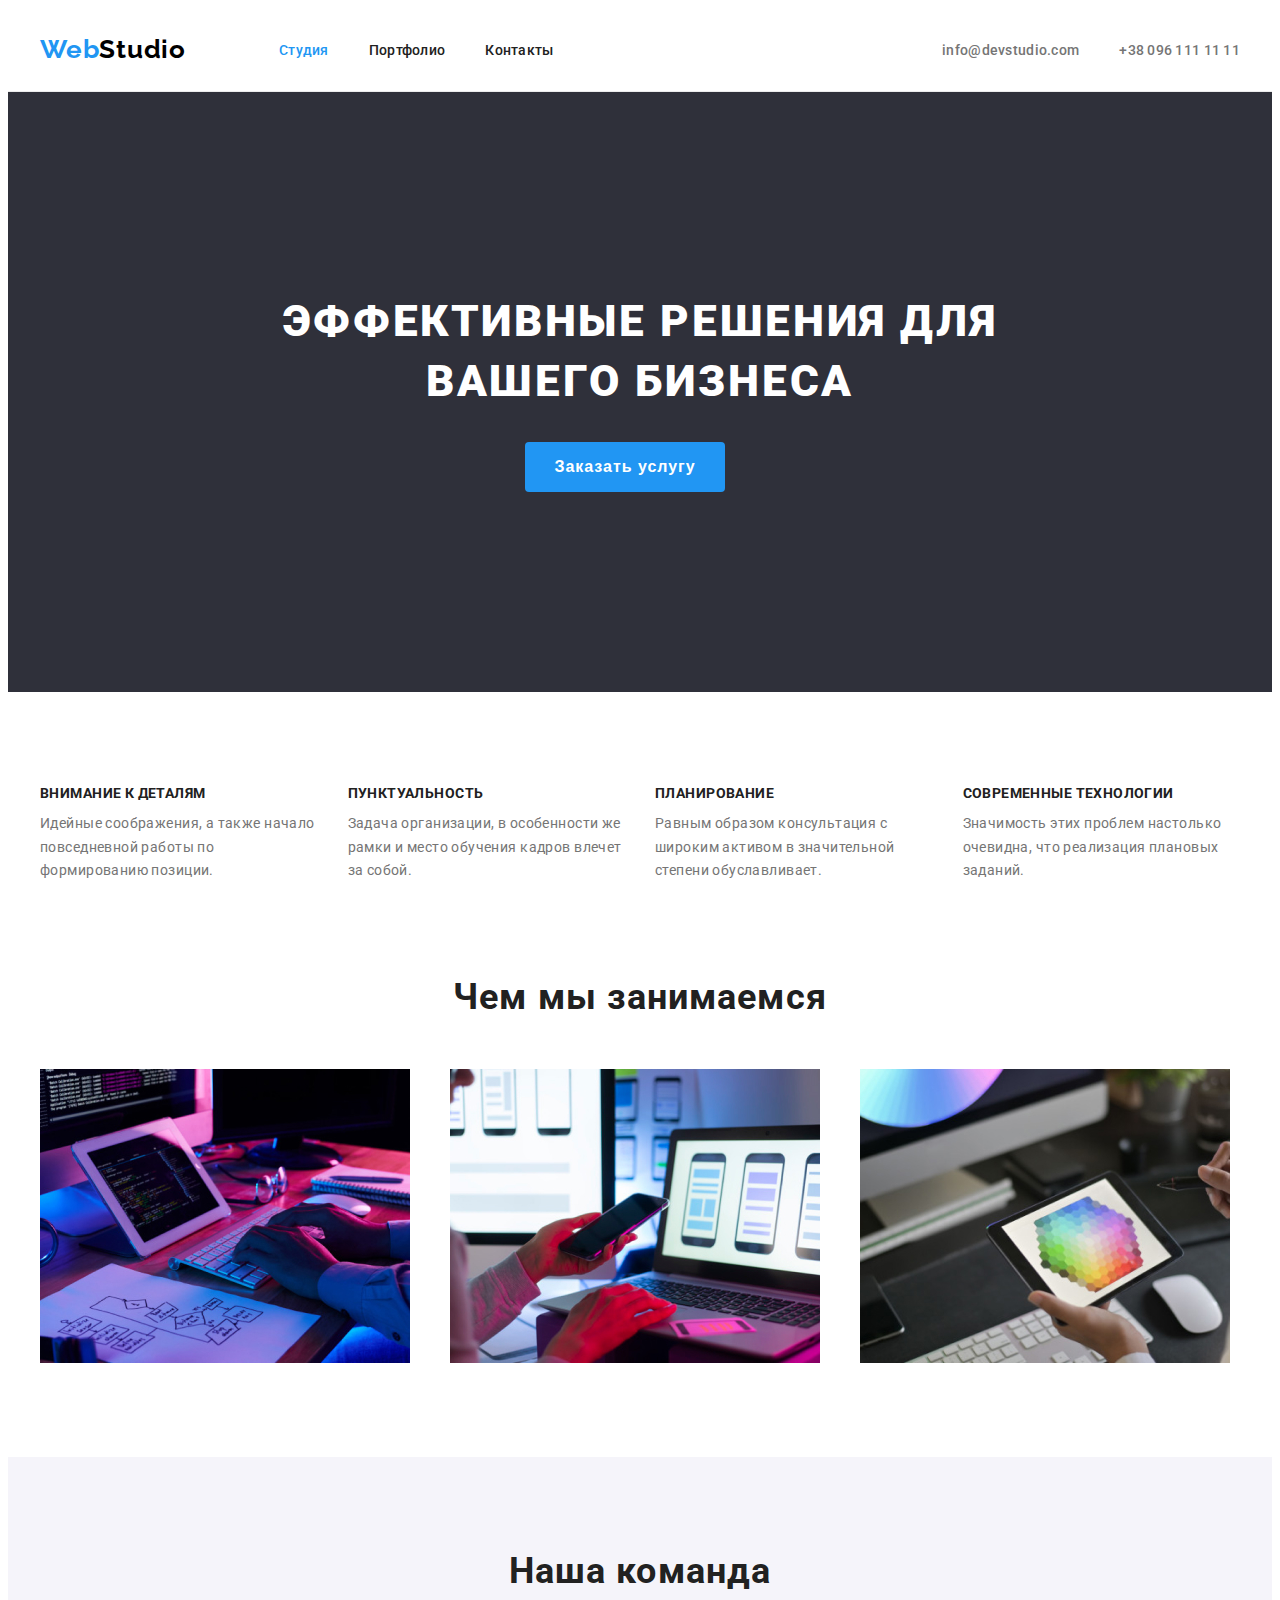
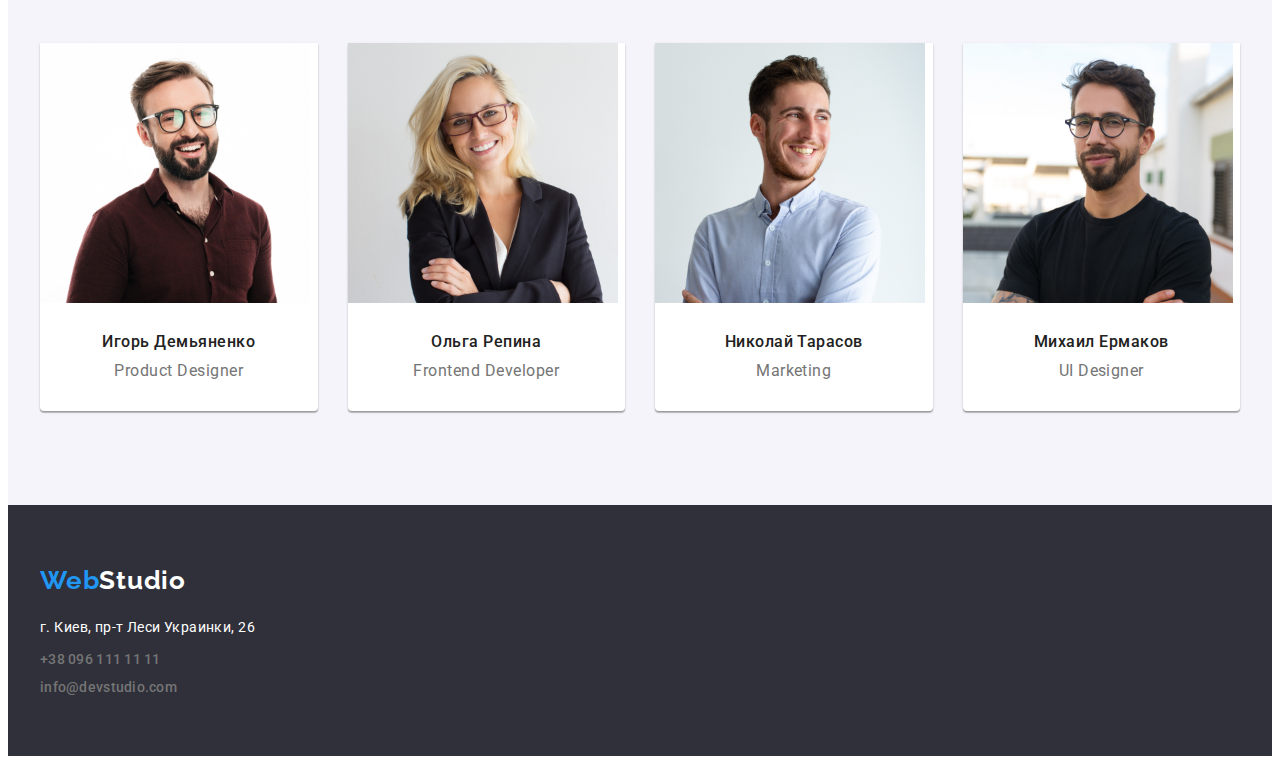
==== index.html @ a118cd8c "Добавляет код прошлого проекта" ====
<!DOCTYPE html>
<html lang="ru">
<head>
    <meta charset="UTF-8">
    <meta http-equiv="X-UA-Compatible" content="IE=edge">
    <meta name="viewport" content="width=device-width, initial-scale=1.0">
    <title>Студия</title>
    <link rel="preconnect" href="https://fonts.gstatic.com">
    <link href="https://fonts.googleapis.com/css2?family=Raleway:wght@700&family=Roboto:wght@400;500;700;900&display=swap"
        rel="stylesheet">
    <link rel="stylesheet" href="https://cdnjs.cloudflare.com/ajax/libs/modern-normalize/1.0.0/modern-normalize.min.css"
        integrity="sha512-ISS7cAi1PEhQ8jnbJpJZMd29NlhNj4AWYyLOSp2CE/CsHxTCu+r+t0D2yoJudVrd0/8fTVPUVDzY5Tvli75u/g=="
        crossorigin="anonymous" />
    <link rel="stylesheet" href="./css/styles.css">
</head>
<body>
    <header class="header">
        <div class="container">
            <nav class="navigation">
                <a class="logotype logotype-light-theme link" href="./index.html" lang="en">
                    <span class="logo-Web">Web</span>Studio</a>
                <ul class="navigation-list list">
                    <li class="navigation-item">
                        <a class="navigation-link nav-link-onclick-color link" href="./index.html">Студия</a>
                    </li>
                    <li class="navigation-item">
                        <a class="navigation-link navigation-link-color link" href="./portfolio.html">Портфолио</a>
                    </li>
                    <li class="navigation-item">
                        <a class="navigation-link navigation-link-color link" href="">Контакты</a>
                    </li>
                </ul>
            </nav>
            <ul class="tel-list list">
                <li>
                    <a class="mail-link navigation-link tel-link-color link" href="mailto:info@devstudio.com" lang="en">
                        info@devstudio.com
                    </a>
                </li>
                <li>
                    <a class="navigation-link tel-link-color link" href="tel:+380961111111">
                        +38 096 111 11 11
                    </a>
                </li>
            </ul>
        </div>
    </header>
    <main>
        <section class="hero">
            <div class="container">
                <h1 class="hero-title">Эффективные решения для вашего бизнеса</h1>
                <button class="modal-btn" type="button">Заказать услугу</button>
            </div>
        </section>
        <section class="quality">
            <div class="container">
                <h2 class="visually-hidden">Наши качества</h2>
                <ul class="quality-list list">
                    <li class="quality-item">
                        <div class="quality-size">
                            <h3 class="suptitle">Внимание к деталям</h3>
                            <p class="description">
                                Идейные соображения, а также начало повседневной работы по формированию позиции.
                            </p>
                        </div>
                    </li>
                    <li class="quality-item">
                        <div class="quality-size">
                            <h3 class="suptitle">Пунктуальность</h3>
                            <p class="description">
                                Задача организации, в особенности же рамки и место обучения кадров влечет за собой.
                            </p>
                        </div>
                    </li>
                    <li class="quality-item">
                        <div class="quality-size">
                            <h3 class="suptitle">Планирование</h3>
                            <p class="description">
                                Равным образом консультация с широким активом в значительной степени обуславливает.
                            </p>
                        </div>
                    </li>
                    <li class="quality-item">
                        <div class="quality-size">
                            <h3 class="suptitle">Современные технологии</h3>
                            <p class="description">
                                Значимость этих проблем настолько очевидна, что реализация плановых заданий.
                            </p>
                        </div>
                    </li>
                </ul>
            </div>
        </section>
        <section class="work">
            <div class="container">
                <h2 class="title">Чем мы занимаемся</h2>
                <ul class="work-list list">
                    <li class="work-item">
                        <img src="./images/index/img_1.jpg" alt="Ноутбук" width="370" height="294">
                    </li>
                    <li class="work-item">
                        <img src="./images/index/img_2.jpg" alt="Смартфон" width="370" height="294">
                    </li>
                    <li class="work-item">
                        <img src="./images/index/img_3.jpg" alt="Планшет" width="370" height="294">
                    </li>
                </ul>
            </div>
        </section>
        <section class="team">
            <div class="container">
                <h2 class="title">Наша команда</h2>
                <ul class="team-list list">
                    <li class="team-item">
                        <img src="./images/index/Igor.jpg" alt="Дизайнер нашей команды" width="270" height="260">
                        <div class="team-block">
                            <h3 class="name-team">Игорь Демьяненко</h3>
                            <p class="position-team " lang="en">Product Designer</p>
                        </div>
                    </li>
                    <li class="team-item">
                        <img src="./images/index/Olga.jpg" alt="Разработчик нашей команды" width="270" height="260">
                        <div class="team-block">
                            <h3 class="name-team">Ольга Репина</h3>
                            <p class="position-team " lang="en">Frontend Developer</p>
                        </div>
                    </li>
                    <li class="team-item">
                        <img src="./images/index/Nikolay.jpg" alt="Маркетолог нашей команды" width="270" height="260">
                        <div class="team-block">
                            <h3 class="name-team">Николай Тарасов</h3>
                            <p class="position-team " lang="en">Marketing</p>
                        </div>
                    </li>
                    <li class="team-item">
                        <img src="./images/index/Michael.jpg" alt="Дизайнер нашей команды" width="270" height="260">
                        <div class="team-block">
                            <h3 class="name-team">Михаил Ермаков</h3>
                            <p class="position-team " lang="en">UI Designer</p>
                        </div>
                    </li>
                </ul>
            </div>
        </section>
    </main>
    <footer class="footer">
        <div class="container">
            <a class="logotype logotype-dark-theme link" href="./index.html" lang="en">
                <span class="logo-Web">Web</span>Studio</a>
            <address class="address">
                <ul class="list">
                    <li class="contact-list-item">
                        <a class="address-color contact-list-link link" href="https://goo.gl/maps/pDq41oWToVLmDc4w5" target="_blank"
                            rel="noopener noreferrer">
                            г. Киев,
                            пр-т Леси Украинки, 26
                        </a>
                    </li>
                    <li class="contact-list-item">
                        <a class="navigation-link tel-link-color link" href="tel:+380961111111">
                            +38 096 111 11 11
                        </a>
                    </li>
                    <li class="contact-list-item">
                        <a class="navigation-link tel-link-color link" href="mailto:info@devstudio.com" lang="en">
                            info@devstudio.com
                        </a>
                    </li>
                </ul>
            </address>
        </div>
    </footer>
</body>
</html>
---- css/styles.css ----
:root {
  --main-font: "Roboto", sans-serif;
  --secondary-font: "Raleway", sans-serif;
  --accent-color: #2196f3;
  --color-main: #ffffff;
  --color-title: #212121;
  --color-secondary: #2f303a;
  --color-btn: #1d77c0;
  --color-logo: #000000;
  --color-subtext: #757575;
  --color-team: #f5f4fa;
  --section-pad: 94px;
  --border-header: #ececec;
}

body {
  font-family: var(--main-font);
}

h1,
h2,
h3,
h4,
h5,
h6,
p {
  margin: 0;
}

ul,
ol {
  margin: 0;
  padding: 0;
}

img {
  display: block;
}

.link {
  text-decoration: none;
}

.list {
  list-style: none;
}

.visually-hidden {
  position: absolute !important;
  clip: rect(1px 1px 1px 1px); /* IE6, IE7 */
  clip: rect(1px, 1px, 1px, 1px);
  padding: 0 !important;
  border: 0 !important;
  height: 1px !important;
  width: 1px !important;
  overflow: hidden;
}

/* ----- COMPONENTS ----- */
.hero,
.footer {
  background-color: var(--color-secondary);
}

.modal-btn {
  width: 200px;
  height: 50px;
  font-weight: 700;
  font-size: 16px;
  line-height: 1.87;
  letter-spacing: 0.06em;
  cursor: pointer;
  background-color: var(--accent-color);
  color: var(--color-main);
  border: none;
  border-radius: 4px;
  margin-left: 485px;
}

.modal-btn:hover,
.modal-btn:focus {
  background-color: var(--color-btn);
}

.logotype {
  font-family: var(--secondary-font);
  font-weight: 700;
  font-size: 26px;
  line-height: 1.19;
  letter-spacing: 0.03em;
  padding-top: 24px;
  padding-bottom: 25px;
}

.logotype-light-theme {
  color: var(--color-logo);
}

.logotype-dark-theme {
  color: var(--color-main);
}

.logo-Web {
  color: var(--accent-color);
}

.title {
  font-weight: 700;
  font-size: 36px;
  line-height: 1.16;
  letter-spacing: 0.03em;
  color: var(--color-title);
  margin-bottom: 50px;
  text-align: center;
}

.container {
  width: 1200px;
  margin: 0 auto;
  padding-left: 15px;
  padding-right: 15px;
}

/* ----- END COMPONENTS ----- */

/* ----- HEADER ----- */
.header {
  border-bottom: 1px solid var(--border-header);
}

.header .container {
  display: flex;
  align-items: center;
}

.navigation {
  display: flex;
  align-items: center;
}

.navigation-list {
  display: flex;
  align-items: center;
}

.tel-list {
  padding-top: 32px;
  padding-bottom: 32px;
  display: flex;
  align-items: center;
  margin-left: auto;
}

.navigation-link {
  font-weight: 500;
  font-size: 14px;
  line-height: 1.14;
  letter-spacing: 0.02em;
  padding-top: 5px;
  padding-bottom: 5px;
}

.navigation-item:not(:last-child) {
  margin-right: 40px;
}

.logotype {
  margin-right: 93px;
}

.navigation-link-color {
  color: var(--color-title);
}

.nav-link-onclick-color {
  color: var(--accent-color);
}

.navigation-link:hover,
.navigation-link:focus {
  color: var(--accent-color);
}

.tel-link-color {
  color: var(--color-subtext);
}

.mail-link {
  margin-right: 40px;
}

/* ----- END HEADER ----- */

/* ----- HERO ----- */
.hero {
  padding-top: 200px;
  padding-bottom: 200px;
}

.hero-title {
  font-weight: 900;
  font-size: 44px;
  line-height: 1.36;
  letter-spacing: 0.06em;
  text-transform: uppercase;
  color: var(--color-main);
  margin-bottom: 30px;
  padding-left: 237px;
  padding-right: 237px;
  text-align: center;
}
/* ----- END HERO ----- */
/* ----- quality ----- */

.description {
  font-weight: 400;
  font-size: 14px;
  line-height: 1.71;
  letter-spacing: 0.03em;
  color: var(--color-subtext);
}

.suptitle {
  font-weight: 700;
  font-size: 14px;
  line-height: 1.14;
  letter-spacing: 0.03em;
  text-transform: uppercase;
  color: var(--color-title);
  margin-bottom: 10px;
}

.quality {
  padding-top: var(--section-pad);
  padding-bottom: var(--section-pad);
}

.quality-list {
  display: flex;
  flex-wrap: wrap;
  margin-left: -30px;
  margin-top: -30px;
}

.quality-item {
  flex-basis: calc(100% / 4 - 30px);
  margin-left: 30px;
  margin-top: 30px;
}

/* ----- END quality ----- */
/* ----- work ----- */
.work {
  padding-bottom: var(--section-pad);
}

.work-list {
  display: flex;
  flex-wrap: wrap;
  margin-left: -30px;
  margin-top: -30px;
}

.work-item {
  flex-basis: calc(100% / 3 - 30px);
  margin-left: 30px;
  margin-top: 30px;
}

/* ----- END work ----- */
/* ----- OUR TEAM ----- */
.team {
  padding-top: var(--section-pad);
  padding-bottom: var(--section-pad);
  background: var(--color-team);
}

.team-list {
  display: flex;
  flex-wrap: wrap;
  margin-left: -30px;
  margin-bottom: -30px;
}

.team-item {
  flex-basis: calc(100% / 4 - 30px);
  margin-left: 30px;
  margin-bottom: 30px;
  background: var(--color-main);
  box-shadow: 0px 1px 3px rgba(0, 0, 0, 0.12), 0px 1px 1px rgba(0, 0, 0, 0.14),
    0px 2px 1px rgba(0, 0, 0, 0.2);
  border-radius: 0px 0px 4px 4px;
}

.team-block {
  padding: 30px 32px;
}

.name-team {
  font-weight: 500;
  font-size: 16px;
  line-height: 1.18;
  letter-spacing: 0.03em;
  color: var(--color-title);
  text-align: center;
  margin-bottom: 10px;
}

.position-team {
  font-weight: 400;
  font-size: 16px;
  line-height: 1.18;
  letter-spacing: 0.03em;
  color: var(--color-subtext);
  text-align: center;
}
/* ----- END OUR TEAM ----- */

/* ----- FOOTER ----- */
.footer {
  padding-top: 60px;
  padding-bottom: 60px;
}

.contact-list-item:not(:last-child) {
  margin-bottom: 9px;
}

.address {
  margin-top: 20px;
  font-style: normal;
}

.contact-list-link {
  font-weight: 400;
  font-size: 14px;
  line-height: 1.71;
  letter-spacing: 0.03em;
  color: var(--color-main);
}

.contact-list-link:hover,
.contact-list-link:focus {
  color: var(--accent-color);
}

/* ----- END FOOTER ----- */

/* ----- Portfolio ----- */
/* ----- Main ----- */

.gallery {
  padding-top: var(--section-pad);
  padding-bottom: var(--section-pad);
}

.filter-list {
  display: flex;
  margin-left: 295px;
}

.filter-item {
  margin-bottom: 15px;
}

.filter-item:not(:last-child) {
  margin-right: 8px;
}

.filter-btn {
  font-weight: 500;
  font-size: 16px;
  line-height: 1.62;
  letter-spacing: 0.03em;
  cursor: pointer;
  color: var(--color-title);
  background-color: var(--color-team);
  border: none;
  border-radius: 4px;
  padding-left: 22px;
  padding-right: 22px;
  padding-top: 6px;
  padding-bottom: 6px;
}

.filter-btn:hover,
.filter-btn:focus {
  background-color: var(--accent-color);
  color: var(--color-main);
  box-shadow: 0px 3px 1px rgba(0, 0, 0, 0.1), 0px 3px 1px rgba(0, 0, 0, 0.1),
    0px 1px 2px rgba(0, 0, 0, 0.08), 0px 2px 2px rgba(0, 0, 0, 0.12);
}

.project-name {
  font-weight: 700;
  font-size: 18px;
  line-height: 2;
  letter-spacing: 0.06em;
  color: var(--color-title);
  margin-bottom: 4px;
}

.project-type {
  font-weight: 400;
  font-size: 16px;
  line-height: 1.87;
  letter-spacing: 0.03em;
  color: var(--color-subtext);
}

.gallery-list {
  padding-top: 33px;
  display: flex;
  flex-wrap: wrap;
  margin-left: -30px;
  margin-bottom: -30px;
}

.gallery-item {
  flex-basis: calc(100% / 3 - 30px);
  margin-left: 28px;
  margin-bottom: 28px;
  border: 1px solid #eeeeee;
}

.gallery-item:hover,
.gallery-item:focus {
  box-shadow: 0px 1px 1px rgba(0, 0, 0, 0.12), 0px 4px 4px rgba(0, 0, 0, 0.06),
    1px 4px 6px rgba(0, 0, 0, 0.16);
}
.gallery-block {
  margin-left: 24px;
  margin-right: 24px;
  margin-top: 19px;
  margin-bottom: 19px;
}
/* ----- END Main ----- */
/* ----- END Portfolio ----- */ ;
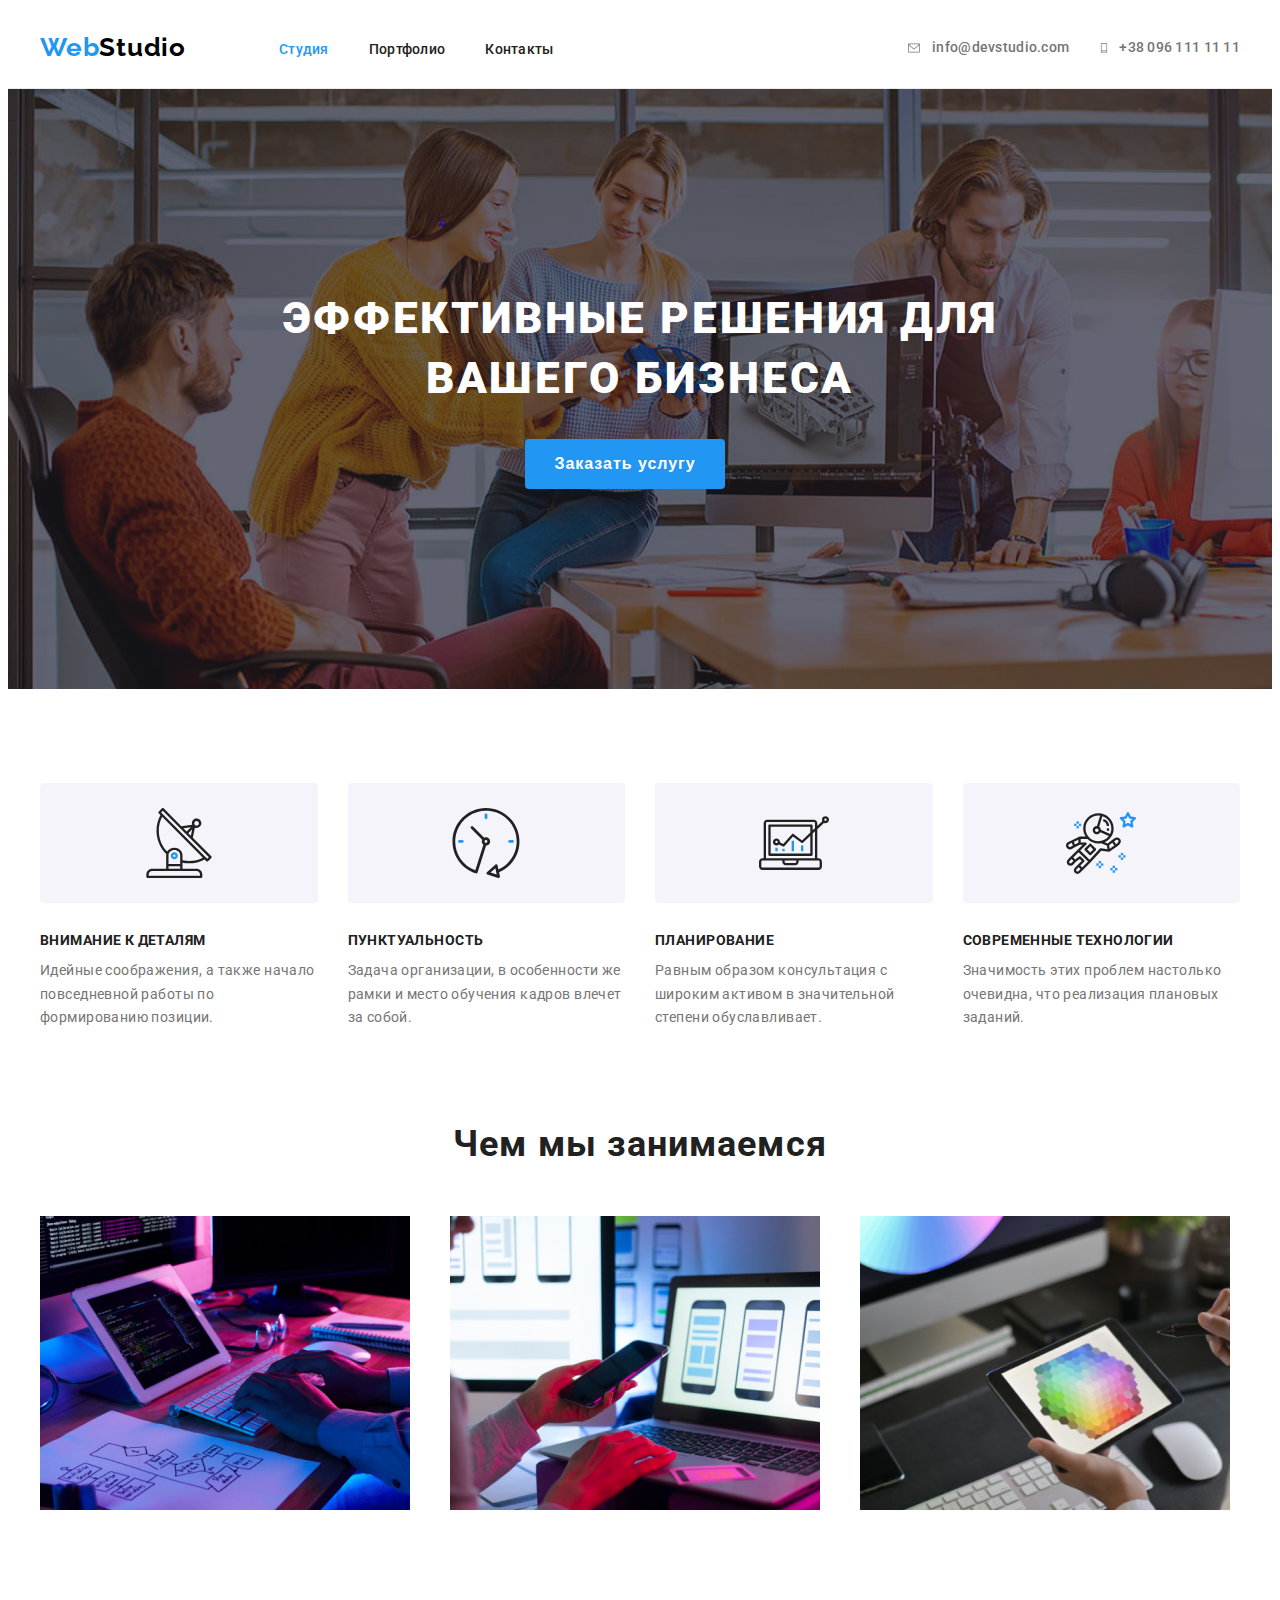
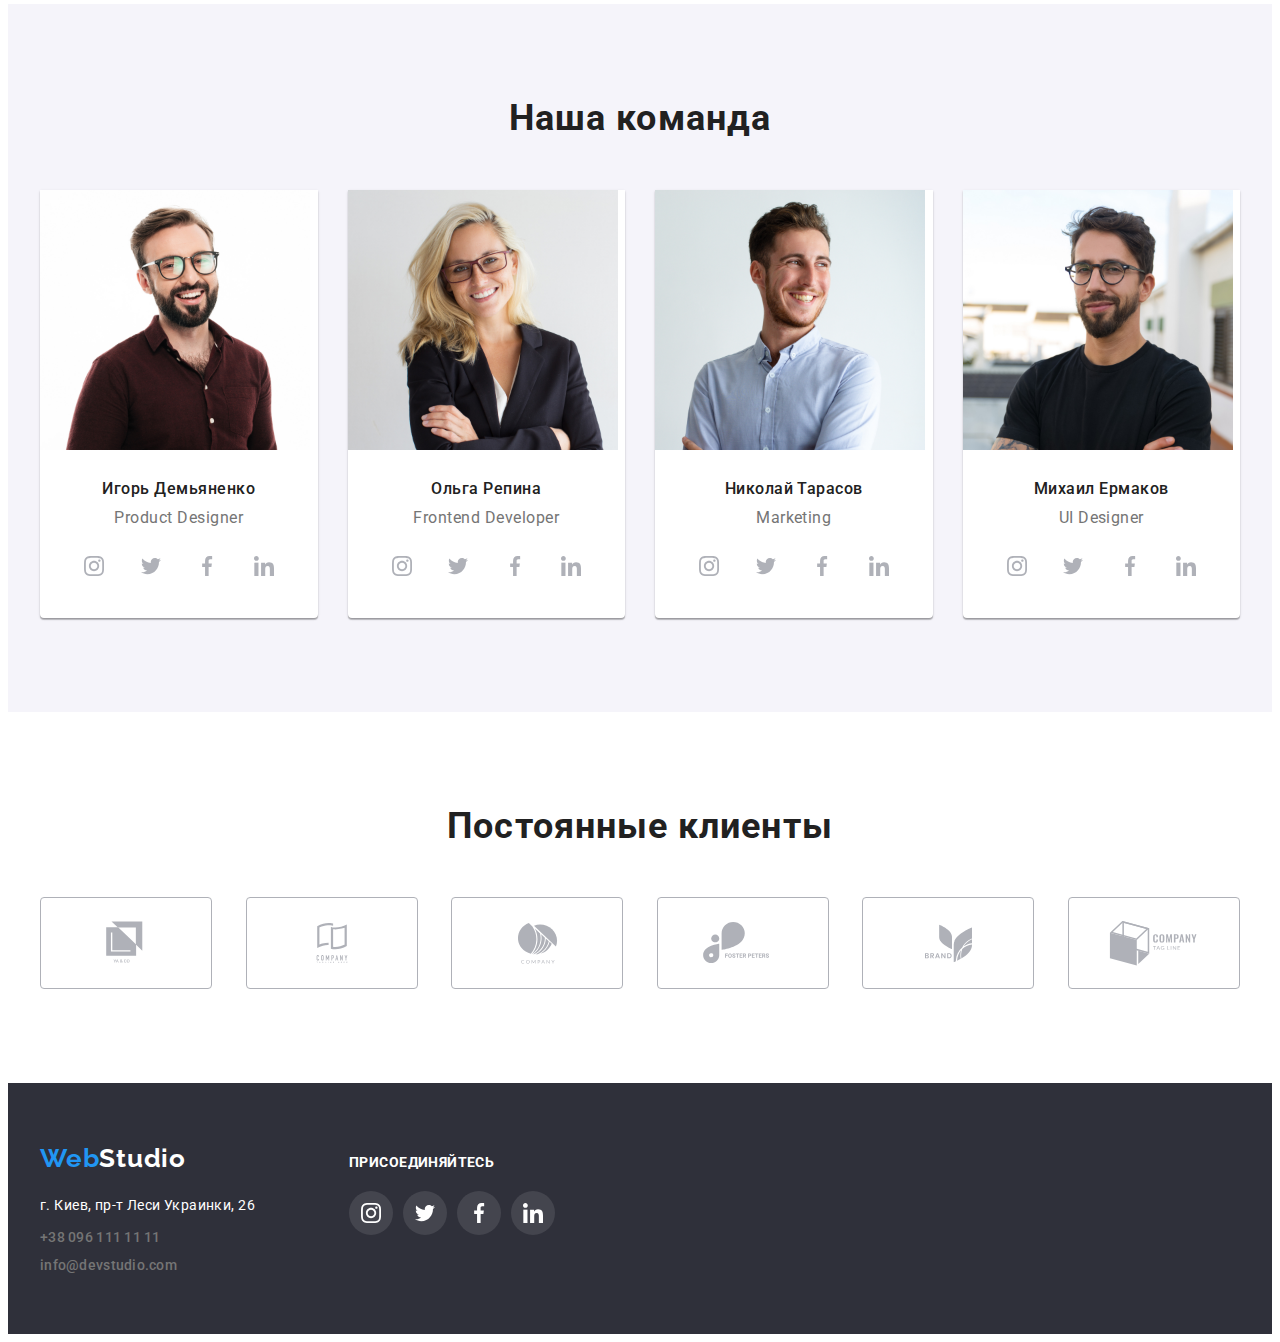
==== commit 45399631: "Добавляет все иконки на сайт" ====
--- a/index.html
+++ b/index.html
@@ -33,12 +33,18 @@
             </nav>
             <ul class="tel-list list">
                 <li>
-                    <a class="mail-link navigation-link tel-link-color link" href="mailto:info@devstudio.com" lang="en">
+                    <a class="block-header mail-link navigation-link tel-link-color link" href="mailto:info@devstudio.com" lang="en">
+                        <svg class="mail-img">
+                            <use href="./images/icons/icons.svg#envelope"></use>
+                        </svg>
                         info@devstudio.com
                     </a>
                 </li>
                 <li>
-                    <a class="navigation-link tel-link-color link" href="tel:+380961111111">
+                    <a class="block-header navigation-link tel-link-color link" href="tel:+380961111111">
+                        <svg class="tel-img">
+                            <use href="./images/icons/icons.svg#smartphone"></use>
+                        </svg>
                         +38 096 111 11 11
                     </a>
                 </li>
@@ -58,6 +64,11 @@
                 <ul class="quality-list list">
                     <li class="quality-item">
                         <div class="quality-size">
+                            <div class="block-icon">
+                                <svg class="icon-img">
+                                    <use href="./images/icons/icons.svg#antenna"></use>
+                                </svg>
+                            </div>
                             <h3 class="suptitle">Внимание к деталям</h3>
                             <p class="description">
                                 Идейные соображения, а также начало повседневной работы по формированию позиции.
@@ -66,6 +77,11 @@
                     </li>
                     <li class="quality-item">
                         <div class="quality-size">
+                            <div class="block-icon">
+                                <svg class="icon-img">
+                                    <use href="./images/icons/icons.svg#clock"></use>
+                                </svg>
+                            </div>
                             <h3 class="suptitle">Пунктуальность</h3>
                             <p class="description">
                                 Задача организации, в особенности же рамки и место обучения кадров влечет за собой.
@@ -74,6 +90,11 @@
                     </li>
                     <li class="quality-item">
                         <div class="quality-size">
+                            <div class="block-icon">
+                                <svg class="icon-img">
+                                    <use href="./images/icons/icons.svg#diagram"></use>
+                                </svg>
+                            </div>
                             <h3 class="suptitle">Планирование</h3>
                             <p class="description">
                                 Равным образом консультация с широким активом в значительной степени обуславливает.
@@ -82,6 +103,11 @@
                     </li>
                     <li class="quality-item">
                         <div class="quality-size">
+                            <div class="block-icon">
+                                <svg class="icon-img">
+                                    <use href="./images/icons/icons.svg#astronaut"></use>
+                                </svg>
+                            </div>
                             <h3 class="suptitle">Современные технологии</h3>
                             <p class="description">
                                 Значимость этих проблем настолько очевидна, что реализация плановых заданий.
@@ -116,6 +142,36 @@
                         <div class="team-block">
                             <h3 class="name-team">Игорь Демьяненко</h3>
                             <p class="position-team " lang="en">Product Designer</p>
+                            <ul class="social-list list">
+                                <li class="social-list-item">
+                                    <a href="" class="social-list-link link">
+                                        <svg class="social-list-icon">
+                                            <use href="./images/icons/icons.svg#instagram"></use>
+                                        </svg>
+                                    </a>
+                                </li>
+                                <li class="social-list-item">
+                                    <a href="" class="social-list-link link">
+                                        <svg class="social-list-icon">
+                                            <use href="./images/icons/icons.svg#twitter"></use>
+                                        </svg>
+                                    </a>
+                                </li>
+                                <li class="social-list-item">
+                                    <a href="" class="social-list-link link">
+                                        <svg class="social-list-icon">
+                                            <use href="./images/icons/icons.svg#facebook"></use>
+                                        </svg>
+                                    </a>
+                                </li>
+                                <li class="social-list-item">
+                                    <a href="" class="social-list-link link">
+                                        <svg class="social-list-icon">
+                                            <use href="./images/icons/icons.svg#linkedin"></use>
+                                        </svg>
+                                    </a>
+                                </li>
+                            </ul>
                         </div>
                     </li>
                     <li class="team-item">
@@ -123,6 +179,36 @@
                         <div class="team-block">
                             <h3 class="name-team">Ольга Репина</h3>
                             <p class="position-team " lang="en">Frontend Developer</p>
+                            <ul class="social-list list">
+                                <li class="social-list-item">
+                                    <a href="" class="social-list-link link">
+                                        <svg class="social-list-icon">
+                                            <use href="./images/icons/icons.svg#instagram"></use>
+                                        </svg>
+                                    </a>
+                                </li>
+                                <li class="social-list-item">
+                                    <a href="" class="social-list-link link">
+                                        <svg class="social-list-icon">
+                                            <use href="./images/icons/icons.svg#twitter"></use>
+                                        </svg>
+                                    </a>
+                                </li>
+                                <li class="social-list-item">
+                                    <a href="" class="social-list-link link">
+                                        <svg class="social-list-icon">
+                                            <use href="./images/icons/icons.svg#facebook"></use>
+                                        </svg>
+                                    </a>
+                                </li>
+                                <li class="social-list-item">
+                                    <a href="" class="social-list-link link">
+                                        <svg class="social-list-icon">
+                                            <use href="./images/icons/icons.svg#linkedin"></use>
+                                        </svg>
+                                    </a>
+                                </li>
+                            </ul>
                         </div>
                     </li>
                     <li class="team-item">
@@ -130,6 +216,36 @@
                         <div class="team-block">
                             <h3 class="name-team">Николай Тарасов</h3>
                             <p class="position-team " lang="en">Marketing</p>
+                            <ul class="social-list list">
+                                <li class="social-list-item">
+                                    <a href="" class="social-list-link link">
+                                        <svg class="social-list-icon">
+                                            <use href="./images/icons/icons.svg#instagram"></use>
+                                        </svg>
+                                    </a>
+                                </li>
+                                <li class="social-list-item">
+                                    <a href="" class="social-list-link link">
+                                        <svg class="social-list-icon">
+                                            <use href="./images/icons/icons.svg#twitter"></use>
+                                        </svg>
+                                    </a>
+                                </li>
+                                <li class="social-list-item">
+                                    <a href="" class="social-list-link link">
+                                        <svg class="social-list-icon">
+                                            <use href="./images/icons/icons.svg#facebook"></use>
+                                        </svg>
+                                    </a>
+                                </li>
+                                <li class="social-list-item">
+                                    <a href="" class="social-list-link link">
+                                        <svg class="social-list-icon">
+                                            <use href="./images/icons/icons.svg#linkedin"></use>
+                                        </svg>
+                                    </a>
+                                </li>
+                            </ul>
                         </div>
                     </li>
                     <li class="team-item">
@@ -137,7 +253,86 @@
                         <div class="team-block">
                             <h3 class="name-team">Михаил Ермаков</h3>
                             <p class="position-team " lang="en">UI Designer</p>
-                        </div>
+                            <ul class="social-list list">
+                                <li class="social-list-item">
+                                    <a href="" class="social-list-link link">
+                                        <svg class="social-list-icon">
+                                            <use href="./images/icons/icons.svg#instagram"></use>
+                                        </svg>
+                                    </a>
+                                </li>
+                                <li class="social-list-item">
+                                    <a href="" class="social-list-link link">
+                                        <svg class="social-list-icon">
+                                            <use href="./images/icons/icons.svg#twitter"></use>
+                                        </svg>
+                                    </a>
+                                </li>
+                                <li class="social-list-item">
+                                    <a href="" class="social-list-link link">
+                                        <svg class="social-list-icon">
+                                            <use href="./images/icons/icons.svg#facebook"></use>
+                                        </svg>
+                                    </a>
+                                </li>
+                                <li class="social-list-item">
+                                    <a href="" class="social-list-link link">
+                                        <svg class="social-list-icon">
+                                            <use href="./images/icons/icons.svg#linkedin"></use>
+                                        </svg>
+                                    </a>
+                                </li>
+                            </ul>
+                        </div>
+                    </li>
+                </ul>
+            </div>
+        </section>
+        <section class="client">
+            <div class="container">
+                <h2 class="title">Постоянные клиенты</h2>
+                <ul class="client-list list">
+                    <li class="client-list-item">
+                        <a href="" class="client-list-link link">
+                            <svg class="list-icon-one">
+                                <use href="./images/icons/icons.svg#logo_1"></use>
+                            </svg>
+                        </a>
+                    </li>
+                    <li class="client-list-item">
+                        <a href="" class="client-list-link link">
+                            <svg class="list-icon-two">
+                                <use href="./images/icons/icons.svg#logo_2"></use>
+                            </svg>
+                        </a>
+                    </li>
+                    <li class="client-list-item">
+                        <a href="" class="client-list-link link">
+                            <svg class="list-icon-three">
+                                <use href="./images/icons/icons.svg#logo_3"></use>
+                            </svg>
+                        </a>
+                    </li>
+                    <li class="client-list-item">
+                        <a href="" class="client-list-link link">
+                            <svg class="list-icon-four">
+                                <use href="./images/icons/icons.svg#logo_4"></use>
+                            </svg>
+                        </a>
+                    </li>
+                    <li class="client-list-item">
+                        <a href="" class="client-list-link link">
+                            <svg class="list-icon-five">
+                                <use href="./images/icons/icons.svg#logo_5"></use>
+                            </svg>
+                        </a>
+                    </li>
+                    <li class="client-list-item">
+                        <a href="" class="client-list-link link">
+                            <svg class="list-icon-six">
+                                <use href="./images/icons/icons.svg#logo_6"></use>
+                            </svg>
+                        </a>
                     </li>
                 </ul>
             </div>
@@ -145,29 +340,64 @@
     </main>
     <footer class="footer">
         <div class="container">
-            <a class="logotype logotype-dark-theme link" href="./index.html" lang="en">
-                <span class="logo-Web">Web</span>Studio</a>
-            <address class="address">
-                <ul class="list">
-                    <li class="contact-list-item">
-                        <a class="address-color contact-list-link link" href="https://goo.gl/maps/pDq41oWToVLmDc4w5" target="_blank"
-                            rel="noopener noreferrer">
-                            г. Киев,
-                            пр-т Леси Украинки, 26
-                        </a>
-                    </li>
-                    <li class="contact-list-item">
-                        <a class="navigation-link tel-link-color link" href="tel:+380961111111">
-                            +38 096 111 11 11
-                        </a>
-                    </li>
-                    <li class="contact-list-item">
-                        <a class="navigation-link tel-link-color link" href="mailto:info@devstudio.com" lang="en">
-                            info@devstudio.com
-                        </a>
-                    </li>
-                </ul>
-            </address>
+            <div>
+                <a class="logotype logotype-dark-theme link" href="./index.html" lang="en">
+                    <span class="logo-Web">Web</span>Studio</a>
+                <address class="address">
+                    <ul class="list">
+                        <li class="contact-list-item">
+                            <a class="address-color contact-list-link link" href="https://goo.gl/maps/pDq41oWToVLmDc4w5" target="_blank"
+                                rel="noopener noreferrer">
+                                г. Киев,
+                                пр-т Леси Украинки, 26
+                            </a>
+                        </li>
+                        <li class="contact-list-item">
+                            <a class="navigation-link tel-link-color link" href="tel:+380961111111">
+                                +38 096 111 11 11
+                            </a>
+                        </li>
+                        <li class="contact-list-item">
+                            <a class="navigation-link tel-link-color link" href="mailto:info@devstudio.com" lang="en">
+                                info@devstudio.com
+                            </a>
+                        </li>
+                    </ul>
+                </address>
+            </div>
+            <div class="footer-block-list">
+                <h3 class="foot-suptitle">присоединяйтесь</h3>
+                <ul class="footer-list list">
+                    <li class="footer-list-item">
+                        <a href="" class="footer-list-link link">
+                            <svg class="footer-list-icon">
+                                <use href="./images/icons/icons.svg#instagram"></use>
+                            </svg>
+                        </a>
+                    </li>
+                    <li class="footer-list-item">
+                        <a href="" class="footer-list-link link">
+                            <svg class="footer-list-icon">
+                                <use href="./images/icons/icons.svg#twitter"></use>
+                            </svg>
+                        </a>
+                    </li>
+                    <li class="footer-list-item">
+                        <a href="" class="footer-list-link link">
+                            <svg class="footer-list-icon">
+                                <use href="./images/icons/icons.svg#facebook"></use>
+                            </svg>
+                        </a>
+                    </li>
+                    <li class="footer-list-item">
+                        <a href="" class="footer-list-link link">
+                            <svg class="footer-list-icon">
+                                <use href="./images/icons/icons.svg#linkedin"></use>
+                            </svg>
+                        </a>
+                    </li>
+                </ul>
+            </div>
         </div>
     </footer>
 </body>
--- a/css/styles.css
+++ b/css/styles.css
@@ -9,8 +9,10 @@
   --color-logo: #000000;
   --color-subtext: #757575;
   --color-team: #f5f4fa;
+  --color-icon: #c4c4c4;
   --section-pad: 94px;
   --border-header: #ececec;
+  --border-icon: #afb1b8;
 }
 
 body {
@@ -144,8 +146,8 @@
 }
 
 .tel-list {
-  padding-top: 32px;
-  padding-bottom: 32px;
+  padding-top: 27px;
+  padding-bottom: 27px;
   display: flex;
   align-items: center;
   margin-left: auto;
@@ -186,15 +188,46 @@
 }
 
 .mail-link {
-  margin-right: 40px;
-}
-
+  margin-right: 30px;
+}
+
+.navigation-link:hover .mail-img,
+.navigation-link:focus .mail-img,
+.navigation-link:hover .tel-img,
+.navigation-link:focus .tel-img {
+  fill: var(--accent-color);
+}
+
+.mail-img {
+  width: 16px;
+  height: 12px;
+  margin-right: 10px;
+  fill: var(--color-subtext);
+}
+
+.tel-img {
+  width: 10px;
+  height: 16px;
+  margin-right: 10px;
+  fill: var(--color-subtext);
+}
+
+.block-header {
+  display: flex;
+  justify-content: center;
+  align-items: center;
+}
 /* ----- END HEADER ----- */
 
 /* ----- HERO ----- */
 .hero {
   padding-top: 200px;
   padding-bottom: 200px;
+  background-image: linear-gradient(
+      rgba(47, 48, 58, 0.4),
+      rgba(47, 48, 58, 0.4)
+    ),
+    url("../images/index/hero_bg.jpg");
 }
 
 .hero-title {
@@ -248,6 +281,20 @@
   margin-top: 30px;
 }
 
+.icon-img {
+  width: 70px;
+  height: 70px;
+  margin: 25px 100px;
+}
+
+.block-icon {
+  background-color: var(--color-team);
+  border-radius: 4px;
+  display: flex;
+  justify-content: center;
+  align-items: center;
+  margin-bottom: 30px;
+}
 /* ----- END quality ----- */
 /* ----- work ----- */
 .work {
@@ -313,8 +360,99 @@
   letter-spacing: 0.03em;
   color: var(--color-subtext);
   text-align: center;
-}
+  margin-bottom: 16px;
+}
+
+.social-list-icon {
+  width: 20px;
+  height: 20px;
+}
+
+.social-list-link {
+  display: flex;
+  justify-content: center;
+  align-items: center;
+  width: 44px;
+  height: 44px;
+  border-radius: 50%;
+  background-color: var(--color-main);
+  fill: var(--border-icon);
+}
+
+.social-list-link:hover,
+.social-list-link:focus {
+  background-color: var(--accent-color);
+  fill: var(--color-main);
+}
+
+.social-list {
+  display: flex;
+  align-items: center;
+  justify-content: space-between;
+}
+
 /* ----- END OUR TEAM ----- */
+
+/* ----- CLIENT ----- */
+.client {
+  padding-top: var(--section-pad);
+  padding-bottom: var(--section-pad);
+}
+
+.client-list {
+  display: flex;
+  align-items: center;
+  justify-content: space-between;
+}
+
+.client-list-link {
+  display: flex;
+  justify-content: center;
+  align-items: center;
+  width: 170px;
+  height: 90px;
+  border: 1px solid var(--border-icon);
+  fill: var(--border-icon);
+  border-radius: 4px;
+}
+
+.client-list-link:hover,
+.client-list-link:focus {
+  border-color: var(--accent-color);
+  fill: var(--accent-color);
+}
+
+.list-icon-one {
+  width: 44px;
+  height: 49px;
+}
+
+.list-icon-two {
+  width: 40px;
+  height: 52px;
+}
+
+.list-icon-three {
+  width: 41px;
+  height: 43px;
+}
+
+.list-icon-four {
+  width: 79px;
+  height: 42px;
+}
+
+.list-icon-five {
+  width: 59px;
+  height: 47px;
+}
+
+.list-icon-six {
+  width: 89px;
+  height: 45px;
+}
+
+/* -----END CLIENT ----- */
 
 /* ----- FOOTER ----- */
 .footer {
@@ -322,6 +460,28 @@
   padding-bottom: 60px;
 }
 
+.footer-list {
+  display: flex;
+  align-items: center;
+  justify-content: space-between;
+}
+
+.footer-list-link {
+  display: flex;
+  justify-content: center;
+  align-items: center;
+  width: 44px;
+  height: 44px;
+  border-radius: 50%;
+  background: rgba(255, 255, 255, 0.1);
+  fill: var(--color-main);
+}
+
+.footer-list-icon {
+  width: 20px;
+  height: 20px;
+}
+
 .contact-list-item:not(:last-child) {
   margin-bottom: 9px;
 }
@@ -329,6 +489,22 @@
 .address {
   margin-top: 20px;
   font-style: normal;
+}
+
+.footer-block-list {
+  margin-top: 12px;
+  margin-left: 70px;
+  width: 206px;
+}
+
+.foot-suptitle {
+  font-weight: 700;
+  font-size: 14px;
+  line-height: 1.14;
+  letter-spacing: 0.03em;
+  text-transform: uppercase;
+  color: var(--color-main);
+  margin-bottom: 20px;
 }
 
 .contact-list-link {
@@ -339,9 +515,18 @@
   color: var(--color-main);
 }
 
+.footer-list-link:hover,
+.footer-list-link:focus {
+  background: var(--accent-color);
+}
+
 .contact-list-link:hover,
 .contact-list-link:focus {
   color: var(--accent-color);
+}
+
+.footer .container {
+  display: flex;
 }
 
 /* ----- END FOOTER ----- */
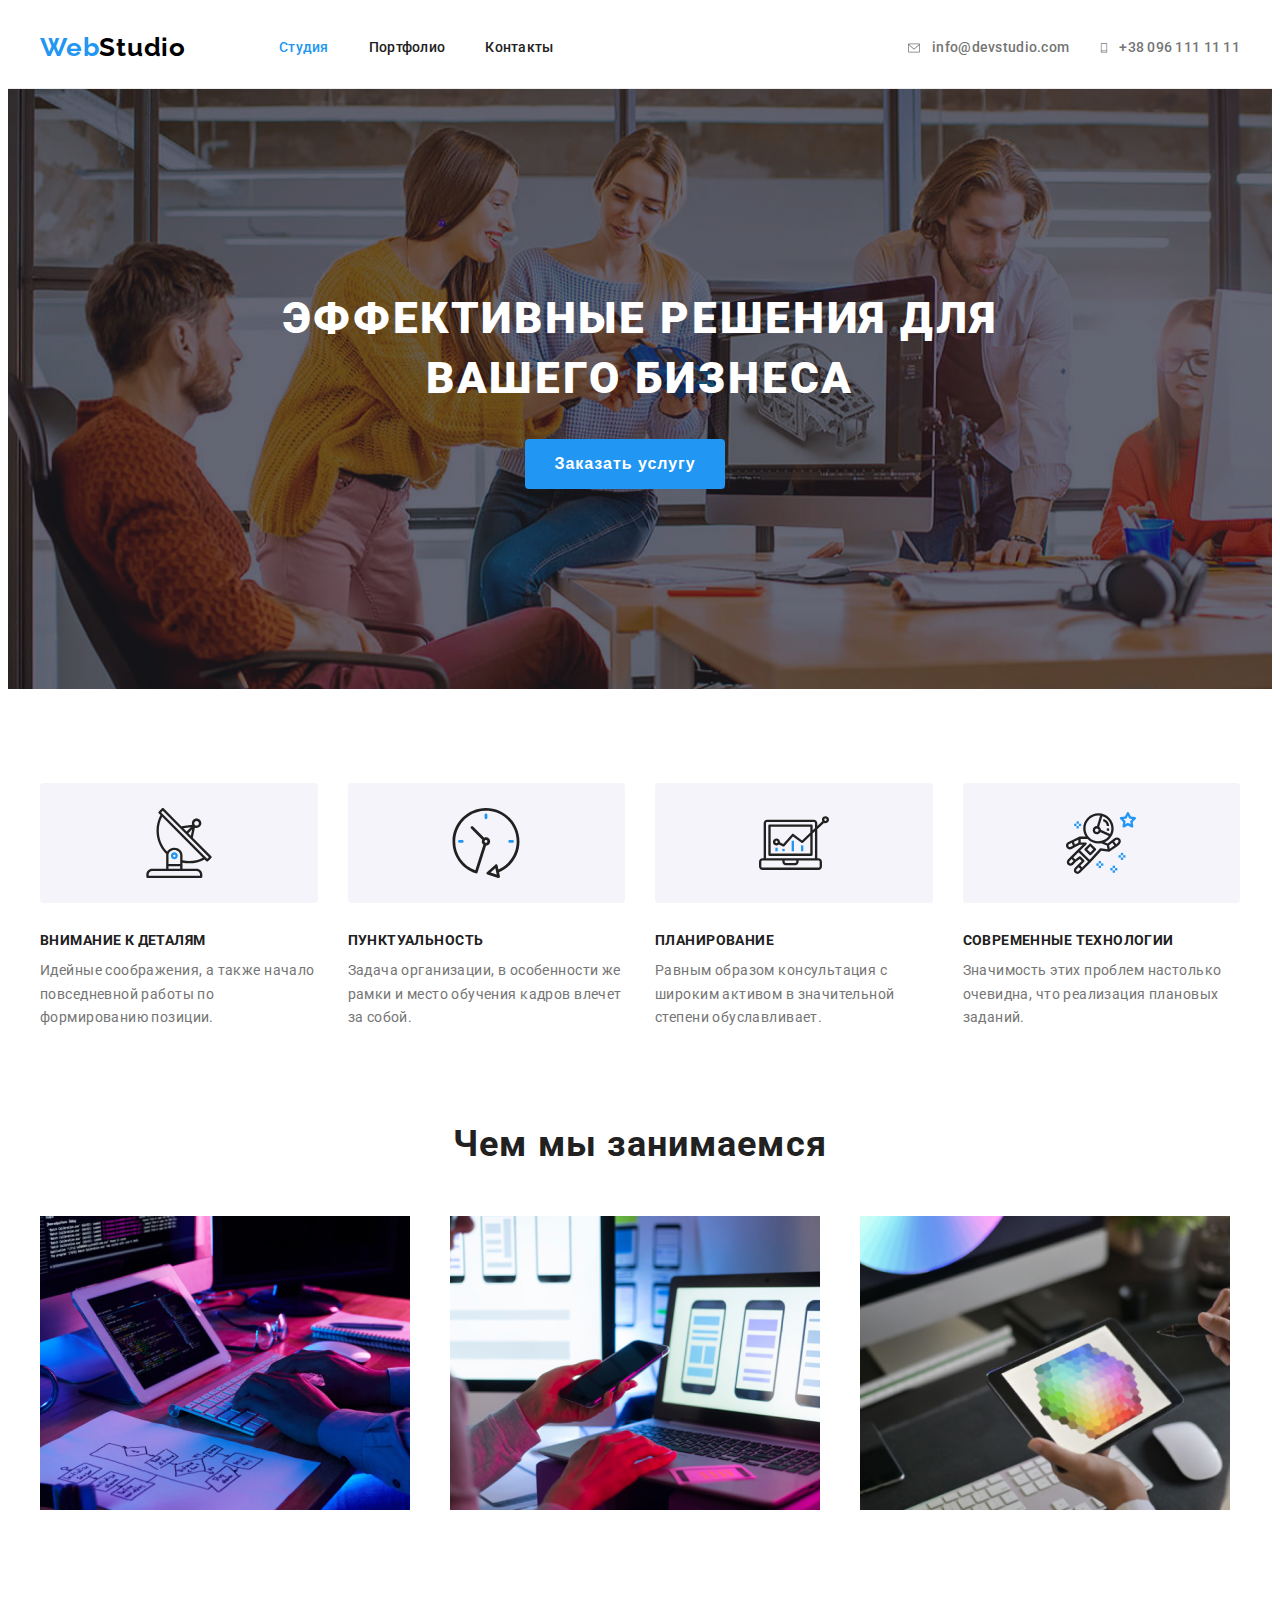
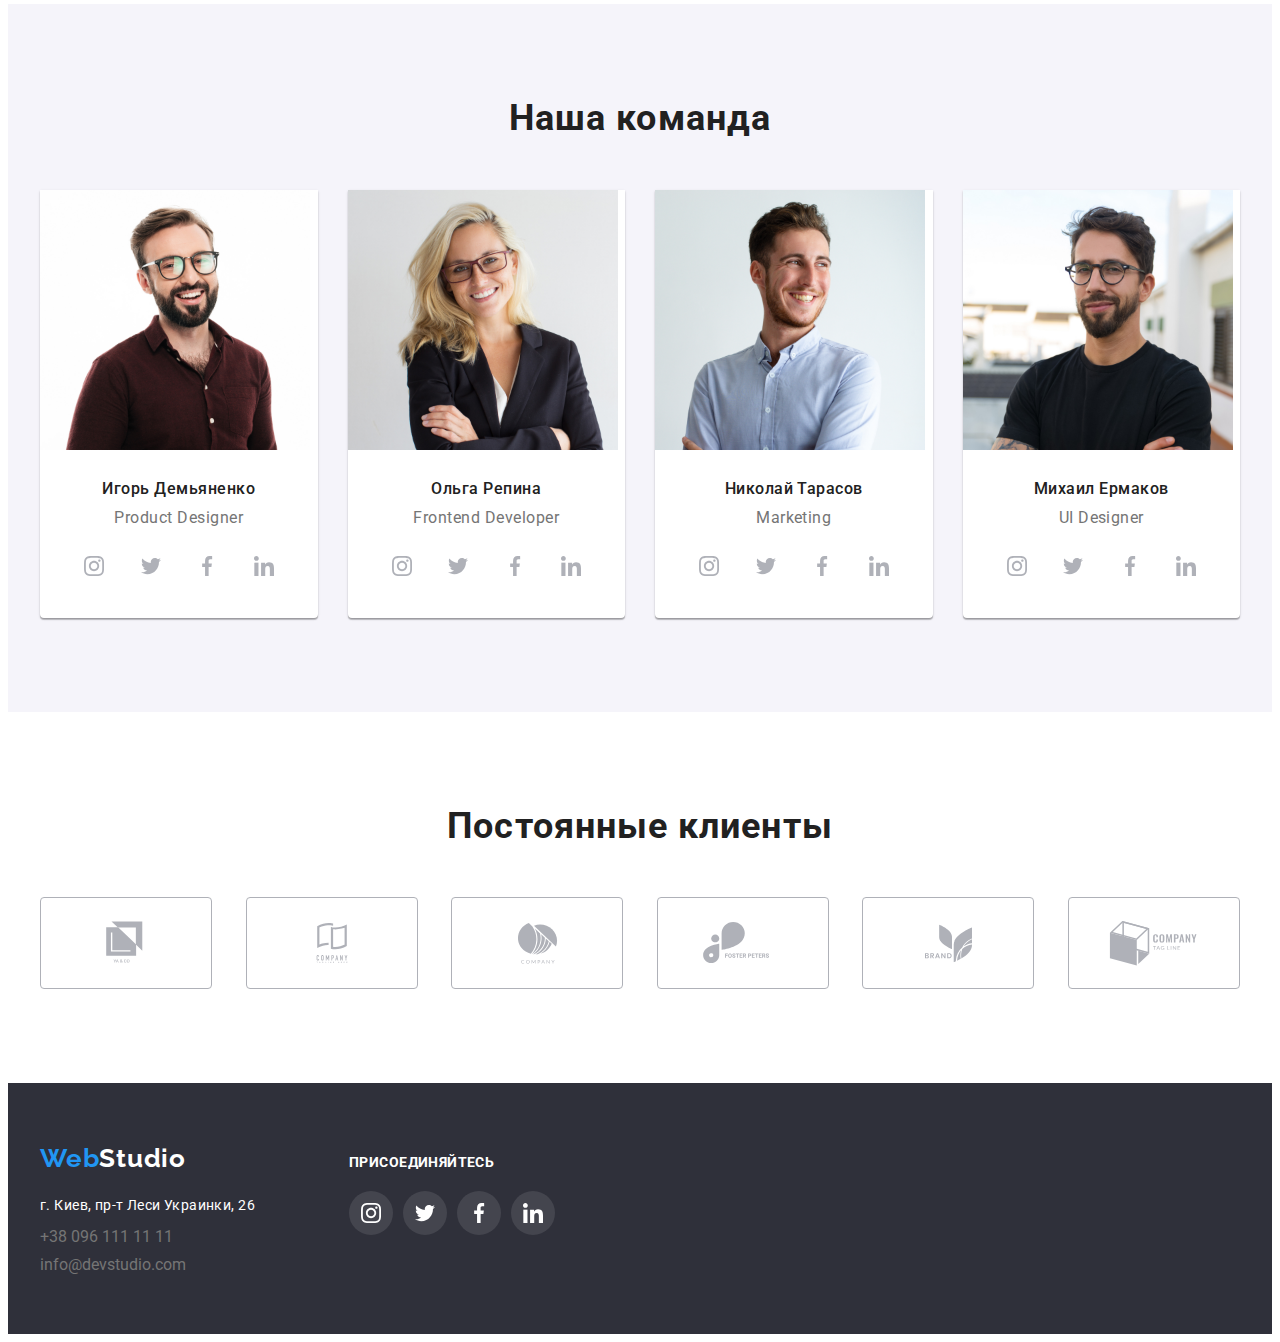
==== commit 820f1100: "Добавляет правки в footer" ====
--- a/index.html
+++ b/index.html
@@ -346,19 +346,19 @@
                 <address class="address">
                     <ul class="list">
                         <li class="contact-list-item">
-                            <a class="address-color contact-list-link link" href="https://goo.gl/maps/pDq41oWToVLmDc4w5" target="_blank"
+                            <a class="contact-list-link link" href="https://goo.gl/maps/pDq41oWToVLmDc4w5" target="_blank"
                                 rel="noopener noreferrer">
                                 г. Киев,
                                 пр-т Леси Украинки, 26
                             </a>
                         </li>
                         <li class="contact-list-item">
-                            <a class="navigation-link tel-link-color link" href="tel:+380961111111">
+                            <a class="tel-list tel-link-color link" href="tel:+380961111111">
                                 +38 096 111 11 11
                             </a>
                         </li>
                         <li class="contact-list-item">
-                            <a class="navigation-link tel-link-color link" href="mailto:info@devstudio.com" lang="en">
+                            <a class="tel-list tel-link-color link" href="mailto:info@devstudio.com" lang="en">
                                 info@devstudio.com
                             </a>
                         </li>
--- a/css/styles.css
+++ b/css/styles.css
@@ -146,11 +146,14 @@
 }
 
 .tel-list {
-  padding-top: 27px;
-  padding-bottom: 27px;
   display: flex;
   align-items: center;
   margin-left: auto;
+}
+
+.tel-list:hover,
+.tel-list:focus {
+  color: var(--accent-color);
 }
 
 .navigation-link {
@@ -160,6 +163,8 @@
   letter-spacing: 0.02em;
   padding-top: 5px;
   padding-bottom: 5px;
+  display: block;
+  padding: 32px 0;
 }
 
 .navigation-item:not(:last-child) {
@@ -614,10 +619,7 @@
     1px 4px 6px rgba(0, 0, 0, 0.16);
 }
 .gallery-block {
-  margin-left: 24px;
-  margin-right: 24px;
-  margin-top: 19px;
-  margin-bottom: 19px;
+  padding: 19px 24px;
 }
 /* ----- END Main ----- */
 /* ----- END Portfolio ----- */ ;
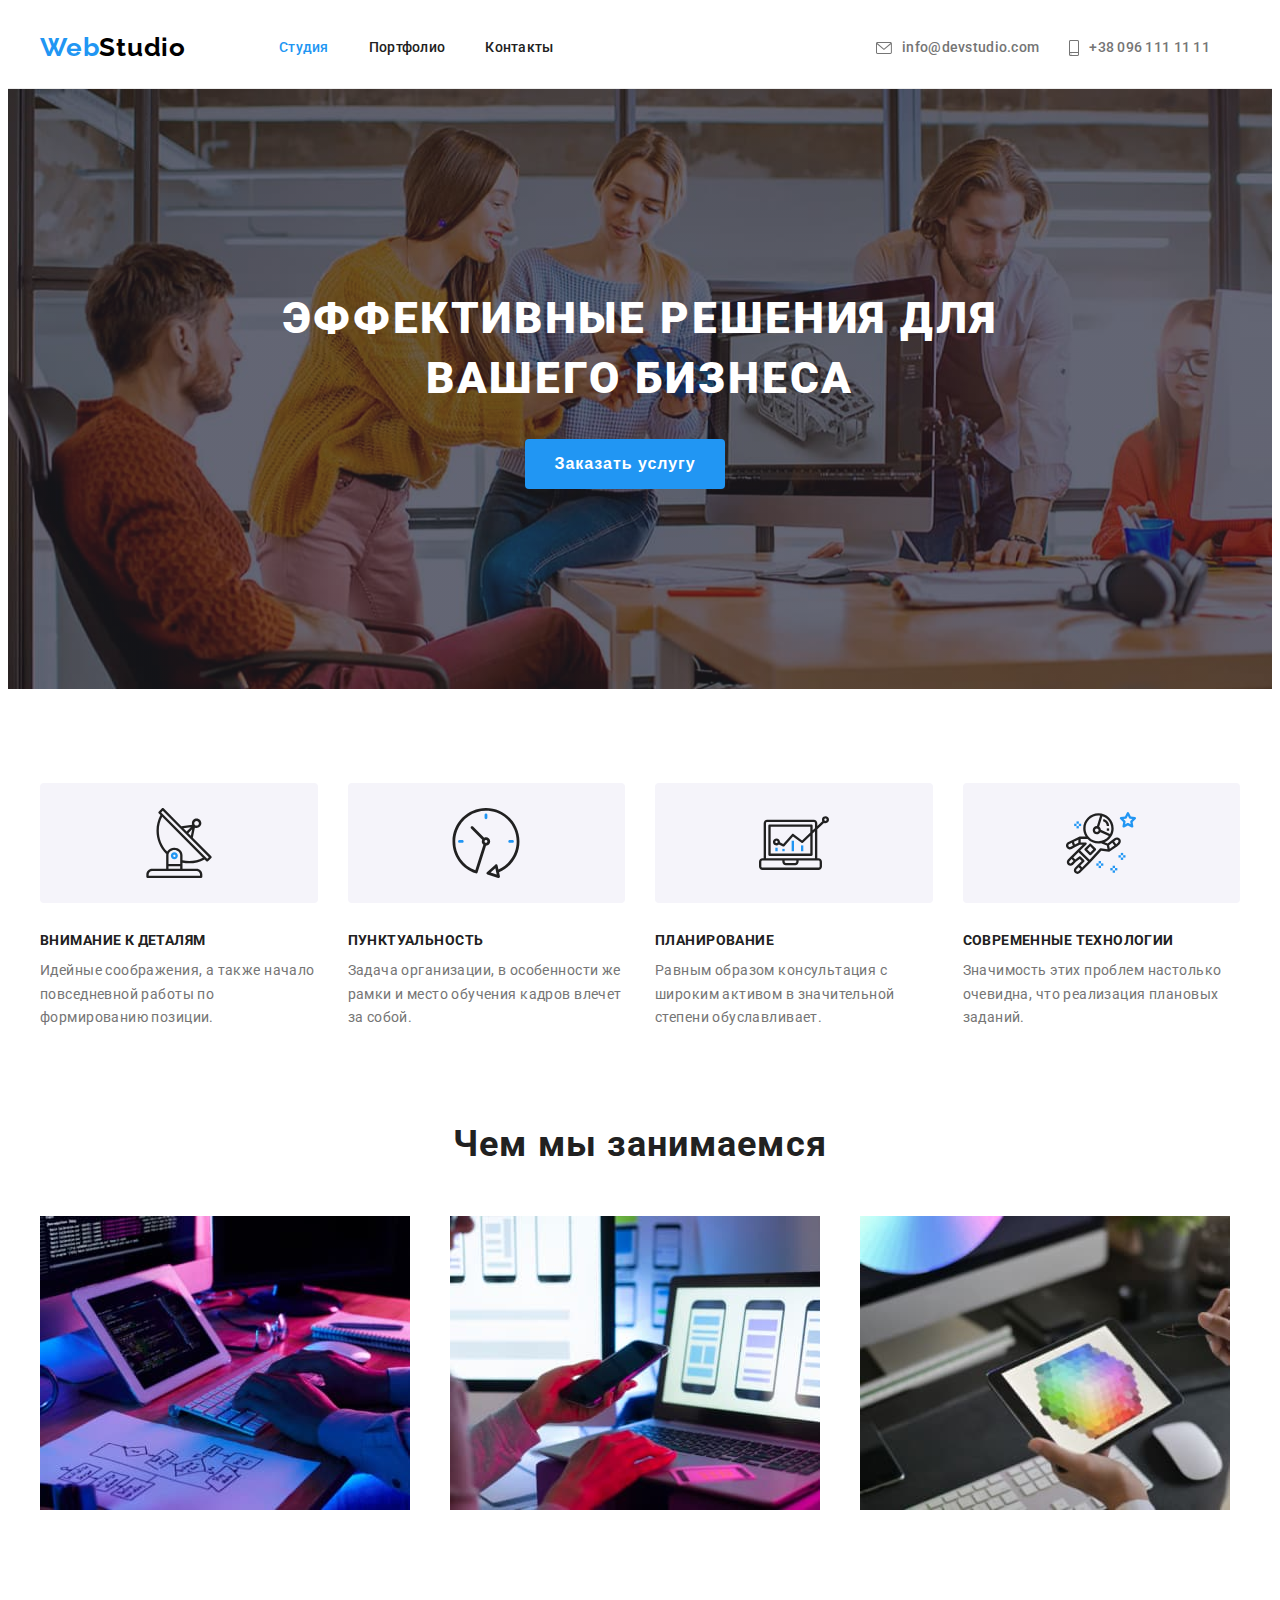
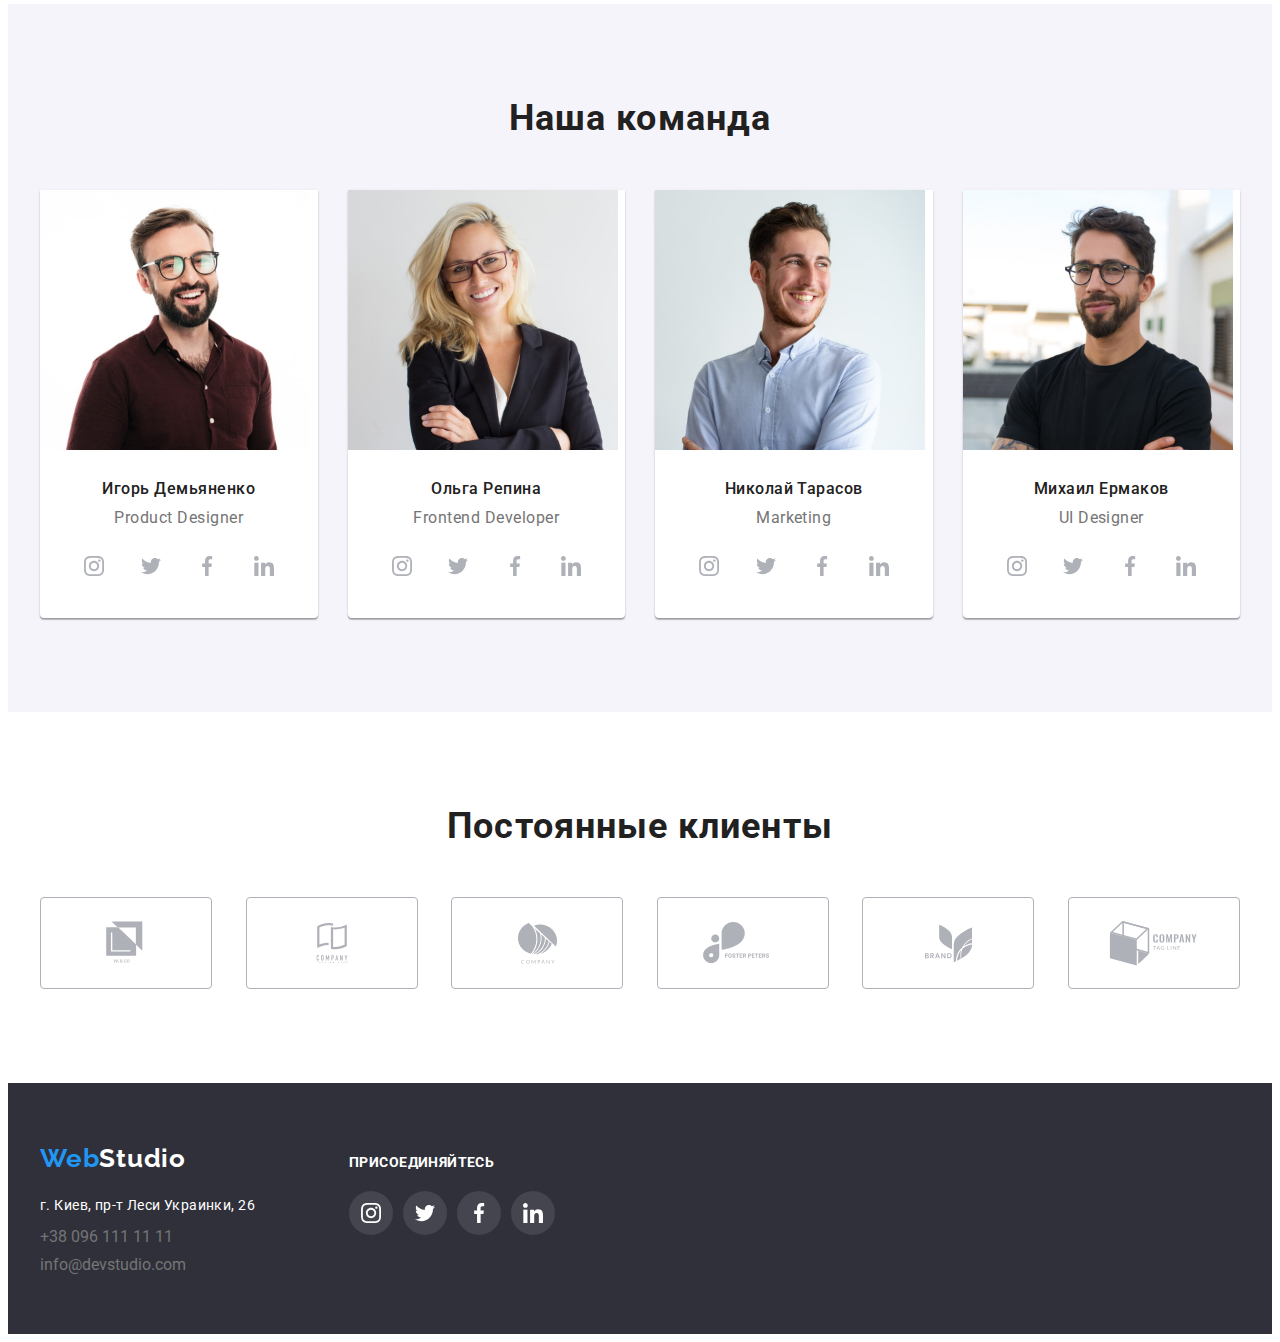
==== commit 17f02385: "Правки и оптимизация" ====
--- a/index.html
+++ b/index.html
@@ -32,18 +32,18 @@
                 </ul>
             </nav>
             <ul class="tel-list list">
-                <li>
+                <li class="list-link">
                     <a class="block-header mail-link navigation-link tel-link-color link" href="mailto:info@devstudio.com" lang="en">
-                        <svg class="mail-img">
+                        <svg class="icon-header" width="16px" height="12px">
                             <use href="./images/icons/icons.svg#envelope"></use>
                         </svg>
                         info@devstudio.com
                     </a>
                 </li>
-                <li>
+                <li class="list-link">
                     <a class="block-header navigation-link tel-link-color link" href="tel:+380961111111">
-                        <svg class="tel-img">
-                            <use href="./images/icons/icons.svg#smartphone"></use>
+                        <svg class="icon-header" width="10px" height="16px">
+                            <use href="./images/icons/icons.svg#smartphone" ></use>
                         </svg>
                         +38 096 111 11 11
                     </a>
@@ -353,12 +353,12 @@
                             </a>
                         </li>
                         <li class="contact-list-item">
-                            <a class="tel-list tel-link-color link" href="tel:+380961111111">
+                            <a class="tel-link-color link" href="tel:+380961111111">
                                 +38 096 111 11 11
                             </a>
                         </li>
                         <li class="contact-list-item">
-                            <a class="tel-list tel-link-color link" href="mailto:info@devstudio.com" lang="en">
+                            <a class="tel-link-color link" href="mailto:info@devstudio.com" lang="en">
                                 info@devstudio.com
                             </a>
                         </li>
--- a/css/styles.css
+++ b/css/styles.css
@@ -145,17 +145,6 @@
   align-items: center;
 }
 
-.tel-list {
-  display: flex;
-  align-items: center;
-  margin-left: auto;
-}
-
-.tel-list:hover,
-.tel-list:focus {
-  color: var(--accent-color);
-}
-
 .navigation-link {
   font-weight: 500;
   font-size: 14px;
@@ -188,31 +177,16 @@
   color: var(--accent-color);
 }
 
-.tel-link-color {
-  color: var(--color-subtext);
-}
-
-.mail-link {
+.list-link {
   margin-right: 30px;
 }
 
-.navigation-link:hover .mail-img,
-.navigation-link:focus .mail-img,
-.navigation-link:hover .tel-img,
-.navigation-link:focus .tel-img {
+.navigation-link:hover .icon-header,
+.navigation-link:focus .icon-header{
   fill: var(--accent-color);
 }
 
-.mail-img {
-  width: 16px;
-  height: 12px;
-  margin-right: 10px;
-  fill: var(--color-subtext);
-}
-
-.tel-img {
-  width: 10px;
-  height: 16px;
+.icon-header {
   margin-right: 10px;
   fill: var(--color-subtext);
 }
@@ -233,6 +207,8 @@
       rgba(47, 48, 58, 0.4)
     ),
     url("../images/index/hero_bg.jpg");
+  background-repeat: no-repeat;
+  background-size: cover;
 }
 
 .hero-title {
@@ -289,7 +265,6 @@
 .icon-img {
   width: 70px;
   height: 70px;
-  margin: 25px 100px;
 }
 
 .block-icon {
@@ -299,6 +274,7 @@
   justify-content: center;
   align-items: center;
   margin-bottom: 30px;
+  padding: 25px 100px;
 }
 /* ----- END quality ----- */
 /* ----- work ----- */
@@ -532,6 +508,21 @@
 
 .footer .container {
   display: flex;
+}
+
+.tel-link-color {
+  color: var(--color-subtext);
+}
+
+.tel-link-color:hover,
+.tel-link-color:focus{
+  color: var(--accent-color);
+}
+
+.tel-list {
+  display: flex;
+  align-items: center;
+  margin-left: auto;
 }
 
 /* ----- END FOOTER ----- */
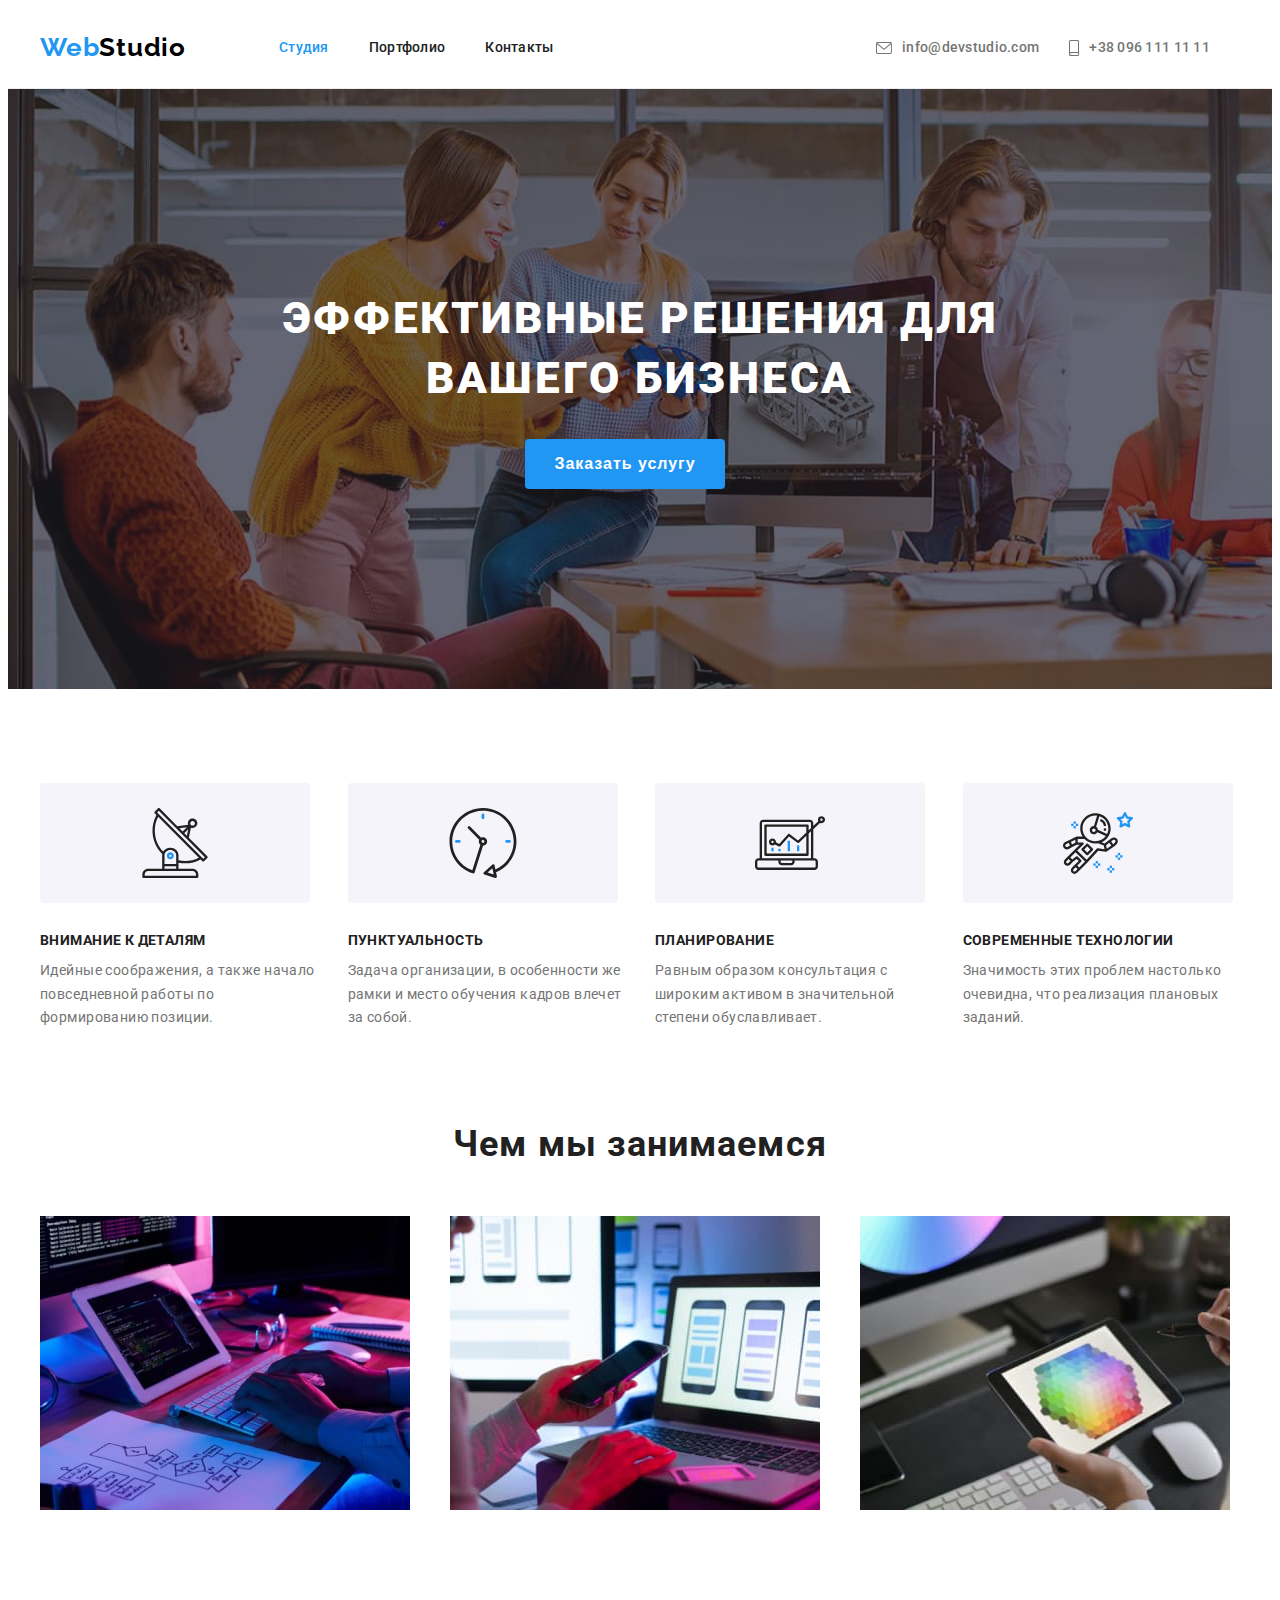
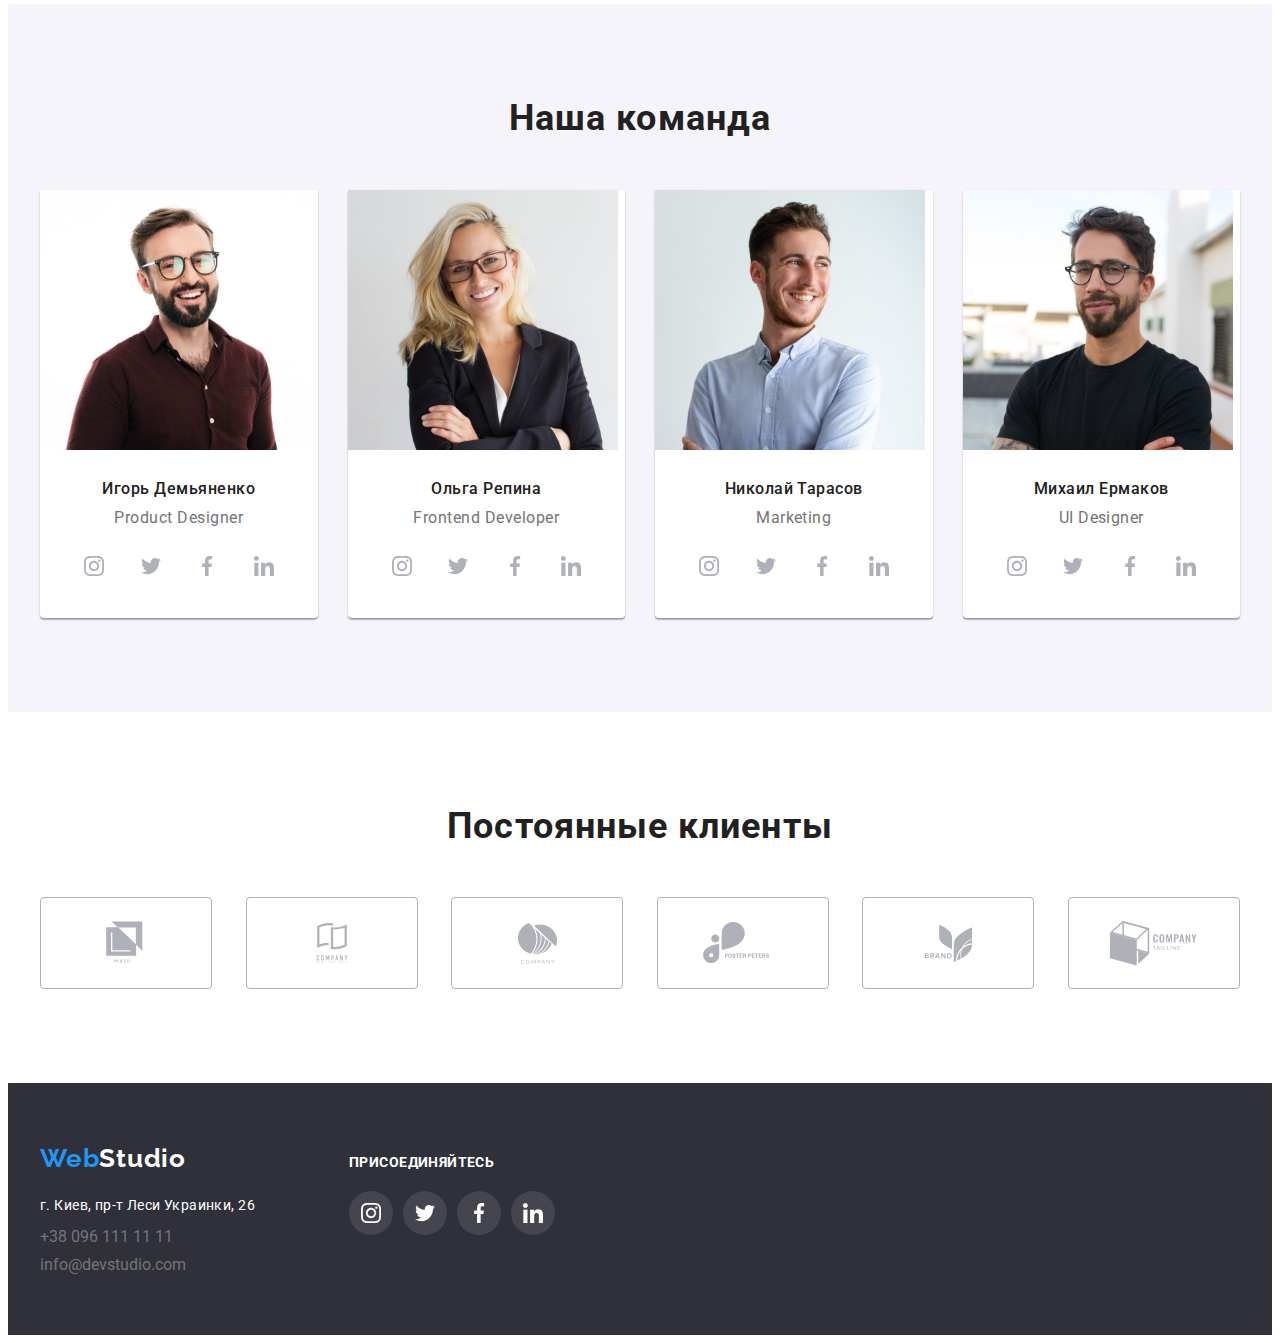
==== commit 4a3576c5: "Добавляет правки" ====
--- a/index.html
+++ b/index.html
@@ -65,7 +65,7 @@
                     <li class="quality-item">
                         <div class="quality-size">
                             <div class="block-icon">
-                                <svg class="icon-img">
+                                <svg width="70px" height="70px">
                                     <use href="./images/icons/icons.svg#antenna"></use>
                                 </svg>
                             </div>
@@ -78,7 +78,7 @@
                     <li class="quality-item">
                         <div class="quality-size">
                             <div class="block-icon">
-                                <svg class="icon-img">
+                                <svg width="70px" height="70px">
                                     <use href="./images/icons/icons.svg#clock"></use>
                                 </svg>
                             </div>
@@ -91,7 +91,7 @@
                     <li class="quality-item">
                         <div class="quality-size">
                             <div class="block-icon">
-                                <svg class="icon-img">
+                                <svg width="70px" height="70px">
                                     <use href="./images/icons/icons.svg#diagram"></use>
                                 </svg>
                             </div>
@@ -104,7 +104,7 @@
                     <li class="quality-item">
                         <div class="quality-size">
                             <div class="block-icon">
-                                <svg class="icon-img">
+                                <svg width="70px" height="70px">
                                     <use href="./images/icons/icons.svg#astronaut"></use>
                                 </svg>
                             </div>
@@ -145,28 +145,28 @@
                             <ul class="social-list list">
                                 <li class="social-list-item">
                                     <a href="" class="social-list-link link">
-                                        <svg class="social-list-icon">
+                                        <svg width="20px" height="20px">
                                             <use href="./images/icons/icons.svg#instagram"></use>
                                         </svg>
                                     </a>
                                 </li>
                                 <li class="social-list-item">
                                     <a href="" class="social-list-link link">
-                                        <svg class="social-list-icon">
+                                        <svg width="20px" height="20px">
                                             <use href="./images/icons/icons.svg#twitter"></use>
                                         </svg>
                                     </a>
                                 </li>
                                 <li class="social-list-item">
                                     <a href="" class="social-list-link link">
-                                        <svg class="social-list-icon">
+                                        <svg width="20px" height="20px">
                                             <use href="./images/icons/icons.svg#facebook"></use>
                                         </svg>
                                     </a>
                                 </li>
                                 <li class="social-list-item">
                                     <a href="" class="social-list-link link">
-                                        <svg class="social-list-icon">
+                                        <svg width="20px" height="20px">
                                             <use href="./images/icons/icons.svg#linkedin"></use>
                                         </svg>
                                     </a>
@@ -182,28 +182,28 @@
                             <ul class="social-list list">
                                 <li class="social-list-item">
                                     <a href="" class="social-list-link link">
-                                        <svg class="social-list-icon">
+                                        <svg width="20px" height="20px">
                                             <use href="./images/icons/icons.svg#instagram"></use>
                                         </svg>
                                     </a>
                                 </li>
                                 <li class="social-list-item">
                                     <a href="" class="social-list-link link">
-                                        <svg class="social-list-icon">
+                                        <svg width="20px" height="20px">
                                             <use href="./images/icons/icons.svg#twitter"></use>
                                         </svg>
                                     </a>
                                 </li>
                                 <li class="social-list-item">
                                     <a href="" class="social-list-link link">
-                                        <svg class="social-list-icon">
+                                        <svg width="20px" height="20px">
                                             <use href="./images/icons/icons.svg#facebook"></use>
                                         </svg>
                                     </a>
                                 </li>
                                 <li class="social-list-item">
                                     <a href="" class="social-list-link link">
-                                        <svg class="social-list-icon">
+                                        <svg width="20px" height="20px">
                                             <use href="./images/icons/icons.svg#linkedin"></use>
                                         </svg>
                                     </a>
@@ -219,28 +219,28 @@
                             <ul class="social-list list">
                                 <li class="social-list-item">
                                     <a href="" class="social-list-link link">
-                                        <svg class="social-list-icon">
+                                        <svg width="20px" height="20px">
                                             <use href="./images/icons/icons.svg#instagram"></use>
                                         </svg>
                                     </a>
                                 </li>
                                 <li class="social-list-item">
                                     <a href="" class="social-list-link link">
-                                        <svg class="social-list-icon">
+                                        <svg width="20px" height="20px">
                                             <use href="./images/icons/icons.svg#twitter"></use>
                                         </svg>
                                     </a>
                                 </li>
                                 <li class="social-list-item">
                                     <a href="" class="social-list-link link">
-                                        <svg class="social-list-icon">
+                                        <svg width="20px" height="20px">
                                             <use href="./images/icons/icons.svg#facebook"></use>
                                         </svg>
                                     </a>
                                 </li>
                                 <li class="social-list-item">
                                     <a href="" class="social-list-link link">
-                                        <svg class="social-list-icon">
+                                        <svg width="20px" height="20px">
                                             <use href="./images/icons/icons.svg#linkedin"></use>
                                         </svg>
                                     </a>
@@ -256,28 +256,28 @@
                             <ul class="social-list list">
                                 <li class="social-list-item">
                                     <a href="" class="social-list-link link">
-                                        <svg class="social-list-icon">
+                                        <svg width="20px" height="20px">
                                             <use href="./images/icons/icons.svg#instagram"></use>
                                         </svg>
                                     </a>
                                 </li>
                                 <li class="social-list-item">
                                     <a href="" class="social-list-link link">
-                                        <svg class="social-list-icon">
+                                        <svg width="20px" height="20px">
                                             <use href="./images/icons/icons.svg#twitter"></use>
                                         </svg>
                                     </a>
                                 </li>
                                 <li class="social-list-item">
                                     <a href="" class="social-list-link link">
-                                        <svg class="social-list-icon">
+                                        <svg width="20px" height="20px">
                                             <use href="./images/icons/icons.svg#facebook"></use>
                                         </svg>
                                     </a>
                                 </li>
                                 <li class="social-list-item">
                                     <a href="" class="social-list-link link">
-                                        <svg class="social-list-icon">
+                                        <svg width="20px" height="20px">
                                             <use href="./images/icons/icons.svg#linkedin"></use>
                                         </svg>
                                     </a>
@@ -294,42 +294,42 @@
                 <ul class="client-list list">
                     <li class="client-list-item">
                         <a href="" class="client-list-link link">
-                            <svg class="list-icon-one">
+                            <svg width="44px" height="49px">
                                 <use href="./images/icons/icons.svg#logo_1"></use>
                             </svg>
                         </a>
                     </li>
                     <li class="client-list-item">
                         <a href="" class="client-list-link link">
-                            <svg class="list-icon-two">
+                            <svg width="40px" height="52px">
                                 <use href="./images/icons/icons.svg#logo_2"></use>
                             </svg>
                         </a>
                     </li>
                     <li class="client-list-item">
                         <a href="" class="client-list-link link">
-                            <svg class="list-icon-three">
+                            <svg width="41px" height="43px">
                                 <use href="./images/icons/icons.svg#logo_3"></use>
                             </svg>
                         </a>
                     </li>
                     <li class="client-list-item">
                         <a href="" class="client-list-link link">
-                            <svg class="list-icon-four">
+                            <svg width="79px" height="42px">
                                 <use href="./images/icons/icons.svg#logo_4"></use>
                             </svg>
                         </a>
                     </li>
                     <li class="client-list-item">
                         <a href="" class="client-list-link link">
-                            <svg class="list-icon-five">
+                            <svg width="59px" height="47px">
                                 <use href="./images/icons/icons.svg#logo_5"></use>
                             </svg>
                         </a>
                     </li>
                     <li class="client-list-item">
                         <a href="" class="client-list-link link">
-                            <svg class="list-icon-six">
+                            <svg width="89px" height="45px">
                                 <use href="./images/icons/icons.svg#logo_6"></use>
                             </svg>
                         </a>
@@ -339,9 +339,9 @@
         </section>
     </main>
     <footer class="footer">
-        <div class="container">
+        <div class="container ssss">
             <div>
-                <a class="logotype logotype-dark-theme link" href="./index.html" lang="en">
+                <a class="logotype logotype-dark-theme link " href="./index.html" lang="en">
                     <span class="logo-Web">Web</span>Studio</a>
                 <address class="address">
                     <ul class="list">
@@ -365,33 +365,33 @@
                     </ul>
                 </address>
             </div>
-            <div class="footer-block-list">
+            <div class="footer-block-list ">
                 <h3 class="foot-suptitle">присоединяйтесь</h3>
                 <ul class="footer-list list">
                     <li class="footer-list-item">
                         <a href="" class="footer-list-link link">
-                            <svg class="footer-list-icon">
+                            <svg width="20px" height="20px">
                                 <use href="./images/icons/icons.svg#instagram"></use>
                             </svg>
                         </a>
                     </li>
                     <li class="footer-list-item">
                         <a href="" class="footer-list-link link">
-                            <svg class="footer-list-icon">
+                            <svg width="20px" height="20px">
                                 <use href="./images/icons/icons.svg#twitter"></use>
                             </svg>
                         </a>
                     </li>
                     <li class="footer-list-item">
                         <a href="" class="footer-list-link link">
-                            <svg class="footer-list-icon">
+                            <svg width="20px" height="20px">
                                 <use href="./images/icons/icons.svg#facebook"></use>
                             </svg>
                         </a>
                     </li>
                     <li class="footer-list-item">
                         <a href="" class="footer-list-link link">
-                            <svg class="footer-list-icon">
+                            <svg width="20px" height="20px">
                                 <use href="./images/icons/icons.svg#linkedin"></use>
                             </svg>
                         </a>
--- a/css/styles.css
+++ b/css/styles.css
@@ -182,7 +182,7 @@
 }
 
 .navigation-link:hover .icon-header,
-.navigation-link:focus .icon-header{
+.navigation-link:focus .icon-header {
   fill: var(--accent-color);
 }
 
@@ -202,6 +202,7 @@
 .hero {
   padding-top: 200px;
   padding-bottom: 200px;
+  max-width: 1600px;
   background-image: linear-gradient(
       rgba(47, 48, 58, 0.4),
       rgba(47, 48, 58, 0.4)
@@ -209,6 +210,8 @@
     url("../images/index/hero_bg.jpg");
   background-repeat: no-repeat;
   background-size: cover;
+  margin-right: auto;
+  margin-left: auto;
 }
 
 .hero-title {
@@ -262,19 +265,15 @@
   margin-top: 30px;
 }
 
-.icon-img {
-  width: 70px;
-  height: 70px;
-}
-
 .block-icon {
+  width: 270px;
+  height: 120px;
   background-color: var(--color-team);
   border-radius: 4px;
   display: flex;
   justify-content: center;
   align-items: center;
   margin-bottom: 30px;
-  padding: 25px 100px;
 }
 /* ----- END quality ----- */
 /* ----- work ----- */
@@ -344,11 +343,6 @@
   margin-bottom: 16px;
 }
 
-.social-list-icon {
-  width: 20px;
-  height: 20px;
-}
-
 .social-list-link {
   display: flex;
   justify-content: center;
@@ -403,42 +397,17 @@
   fill: var(--accent-color);
 }
 
-.list-icon-one {
-  width: 44px;
-  height: 49px;
-}
-
-.list-icon-two {
-  width: 40px;
-  height: 52px;
-}
-
-.list-icon-three {
-  width: 41px;
-  height: 43px;
-}
-
-.list-icon-four {
-  width: 79px;
-  height: 42px;
-}
-
-.list-icon-five {
-  width: 59px;
-  height: 47px;
-}
-
-.list-icon-six {
-  width: 89px;
-  height: 45px;
-}
-
 /* -----END CLIENT ----- */
 
 /* ----- FOOTER ----- */
 .footer {
   padding-top: 60px;
   padding-bottom: 60px;
+}
+
+.ssss {
+  display: flex;
+  align-items: baseline;
 }
 
 .footer-list {
@@ -458,11 +427,6 @@
   fill: var(--color-main);
 }
 
-.footer-list-icon {
-  width: 20px;
-  height: 20px;
-}
-
 .contact-list-item:not(:last-child) {
   margin-bottom: 9px;
 }
@@ -470,10 +434,11 @@
 .address {
   margin-top: 20px;
   font-style: normal;
+  width: 231px;
+  height: 81px;
 }
 
 .footer-block-list {
-  margin-top: 12px;
   margin-left: 70px;
   width: 206px;
 }
@@ -515,7 +480,7 @@
 }
 
 .tel-link-color:hover,
-.tel-link-color:focus{
+.tel-link-color:focus {
   color: var(--accent-color);
 }
 
@@ -537,11 +502,12 @@
 
 .filter-list {
   display: flex;
-  margin-left: 295px;
+  justify-content: center;
+  margin-bottom: 34px;
 }
 
 .filter-item {
-  margin-bottom: 15px;
+  margin-bottom: 16px;
 }
 
 .filter-item:not(:last-child) {
@@ -590,11 +556,14 @@
 }
 
 .gallery-list {
-  padding-top: 33px;
   display: flex;
   flex-wrap: wrap;
   margin-left: -30px;
   margin-bottom: -30px;
+}
+
+.gallery-link {
+  display: block;
 }
 
 .gallery-item {
@@ -604,8 +573,8 @@
   border: 1px solid #eeeeee;
 }
 
-.gallery-item:hover,
-.gallery-item:focus {
+.gallery-link:hover,
+.gallery-link:focus {
   box-shadow: 0px 1px 1px rgba(0, 0, 0, 0.12), 0px 4px 4px rgba(0, 0, 0, 0.06),
     1px 4px 6px rgba(0, 0, 0, 0.16);
 }
